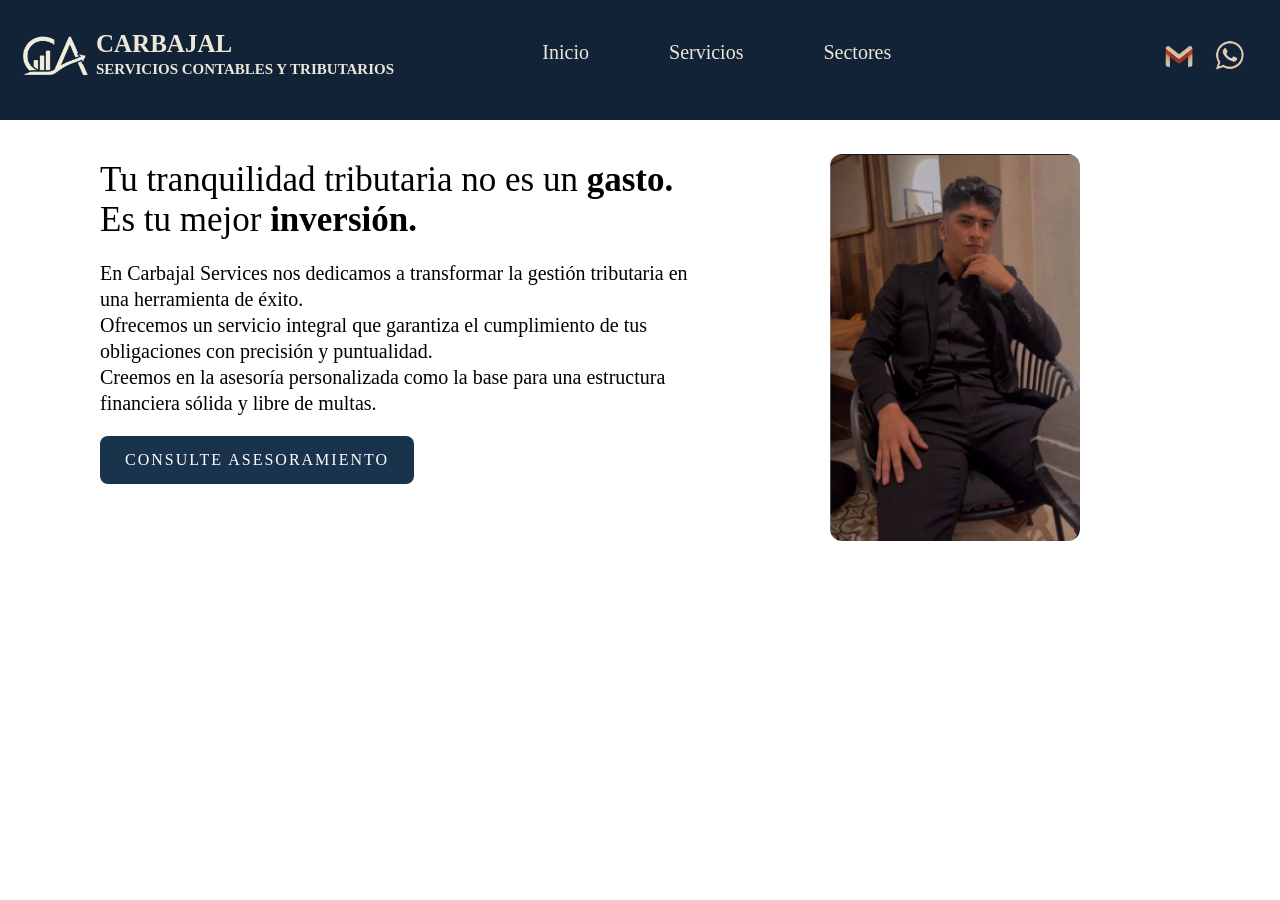
==== index.html @ 92598a75 "Contenido pag" ====
<!-- Archivo generado para el contendio de la pag de inicio, o sea, texto, imagenes para cuando las
 personas visiten el sitio por primera vez -->

<!DOCTYPE html>
<html>
  <head>
    <meta charset="utf-8" />
    <title>Carbajal & Asociados</title>
    <link href="styles/style.css" rel="stylesheet" type="text/css" />
    <link rel="preconnect" href="https://fonts.googleapis.com">
    <link rel="preconnect" href="https://fonts.gstatic.com" crossorigin>
    <link href="https://fonts.googleapis.com/css2?family=Playfair+Display:ital,wght@0,400..900;1,400..900&display=swap" rel="stylesheet">
  </head>

  <body>

    <header class="barra-superior">
      <img src="images/logo-web.png" alt="logo Carbajal" id="logo-principal"/>
      <div class="contenedor-titulos">
        <h1>CARBAJAL</h1>
        <h2 class="titulo2">SERVICIOS CONTABLES Y TRIBUTARIOS</h2>
      </div>
      <nav class="navegacion">
        <a href="#">Inicio</a>
        <a href="#servicios">Servicios</a>
        <a href="#servicios">Sectores</a>
      </nav>
      <a href="https://mail.google.com/mail/?view=cm&to=jhaircarbajalarpe@gmail.com" target="_blank">
        <img src="images/logo-gmail-contacto.png" alt="Contacto-Gmail" id="logo-gmail">
      </a>  
      <a href="https://wa.me/51967512661" target="_blank">
        <img src="images/logo-wsp-contacto.png" alt="Contacto-Whatsapp" id="logo-wsp">
      </a>        
    </header>

    <h2 class="frase-inicial">Tu tranquilidad tributaria no es un <strong>gasto.</strong> <br>
      Es tu mejor <strong>inversión.</strong></h2>
    <link rel="preconnect" href="https://fonts.googleapis.com">
    <link rel="preconnect" href="https://fonts.gstatic.com" crossorigin>
    <link href="https://fonts.googleapis.com/css2?family=Inter:ital,opsz,wght@0,14..32,100..900;1,14..32,100..900&display=swap" rel="stylesheet">
    <p id="descripcion-principal"> 
      En Carbajal Services nos dedicamos a transformar la gestión tributaria en una herramienta de éxito. <br>
      Ofrecemos un servicio integral que garantiza el cumplimiento de tus obligaciones con precisión y puntualidad. <br>
      Creemos en la asesoría personalizada como la base para una estructura financiera sólida y libre de multas. 
    </p>

    <button class="boton" id="boton-asesoria">
      CONSULTE ASESORAMIENTO
    </button>

    <img src="images/Prinki.png" alt="Foto" id="foto-presentacion">



    <script src="scripts/main.js"></script>

  </body>  
</html>
---- styles/style.css ----
html {
  background-color: #ffffff; /* Esto es para darle color al fondo de la pagina*/ 
  font-family: 'Barlow Condensed', sans-serif; /*Esto es para el tipo de letra */ 
}

.barra-superior {
    display: flex;
    align-items: flex-start;
    padding: 10px 5px 5px 0px;
    margin: 0;
    gap: 1px;
    background-color: #122338;
    width: 100%;
    padding-top: 20px;    /* ← espacio arriba del contenido */
    padding-left: 10px;   /* ← espacio a la izquierda */
    height: 120px;
}

#logo-principal {
    width: 70px;      /* ← ajusta este valor al tamaño que quieras */
    height: auto;
    margin: 0;
    flex-shrink: 0;
    margin-left: 10px;    /* ← mueve el logo a la izquierda desde el borde */
    padding-top: 13px;
}

.contenedor-titulos {
    display: flex;
    flex-direction: column;
    justify-content: center;
    text-align: left;
    margin-left: 5px;     /* ← reduce la distancia entre logo y títulos */
    color: #EBE7D9;
    flex-shrink: 0;
    flex: 1;
}

.contenedor-titulos h2 {
    padding-top: 3px;
    margin-top: 0px;
    margin-left: 0;
    font-size: 15px;
    font-family: 'Playfair-Display';
}

.contenedor-titulos h1 {
    padding-top: 10px;
    margin-top: 0px;
    margin-bottom: 0px;
    font-size: 25px;
    font-family: 'Playfair-Display';
}

.navegacion { 
    display: flex; /* ← pone los enlaces en fila horizontal */
    gap: 80px; /* ← espacio entre cada enlace */
    align-items: center; /* ← centra verticalmente los enlaces en la barra */
    align-self: center;
    position: absolute;
    left: 56%;
    transform: translateX(-50%);
    padding-bottom: 30px;
}



.navegacion a {
    color: #EBE7D9;          /* ← color del texto */
    text-decoration: none;   /* ← quita el subrayado de los enlaces */
    font-size: 20px;         /* ← tamaño del texto */
    order: 1;
    font-family: 'Playfair-Display';
}

.navegacion a:hover {
    color: #ffffff;          /* ← color al pasar el mouse por encima */
}

#logo-wsp {
    width: 30px;      /* ← ajusta este valor al tamaño que quieras */
    height: auto;
    align-self: center;
    margin-left: auto;
    margin-right: 10px;
    padding-top: 20px;
    margin-right: 30px;
}

#logo-gmail {
    width: 30px;      /* ← ajusta este valor al tamaño que quieras */
    height: auto;
    align-self: center;
    margin-right: 20px;
    padding-top: 25px;
}

p,
li {
    font-size: 25px
}


body {
    padding: 0;
    position: relative;

}

* {
    margin: 0;
    padding: 0;
    box-sizing: border-box;
}


/* Apartir de acá comienza el contenido*/ 

.frase-inicial {
    font-size: 35px;
    color: #000000;
    font-family: 'Playfair-Display';
    font-weight: normal;
    padding-left: 100px;
    padding-top: 40px;
}

#descripcion-principal {
    font-size: 20px;
    color: #000000;
    font-family: 'Playfair-Display';
    padding-left: 100px;
    padding-top: 20px;
    max-width: 700px;
    line-height: 1.3;
}

.boton {
    border: none;        /* ← quita el borde del botón */
    cursor: pointer;     /* ← muestra la manito al pasar el mouse */
    padding: 15px 25px;
    background-color: #19334C;
    border-radius: 8px;
    color: white;
    font-size: 16px;
    font-family: 'Playfair-Display';
    letter-spacing: 2px;
    margin-left: 100px;
    margin-top: 20px;
}

.boton:hover {
    background-color: #3397BC;  /* ← se oscurece al pasar el mouse */
}


#foto-presentacion {
    width: 250px; 
    display: block;
    margin-left: auto;
    margin-right: 200px;
    margin-top: -330px;
    border-radius: 12px;
}
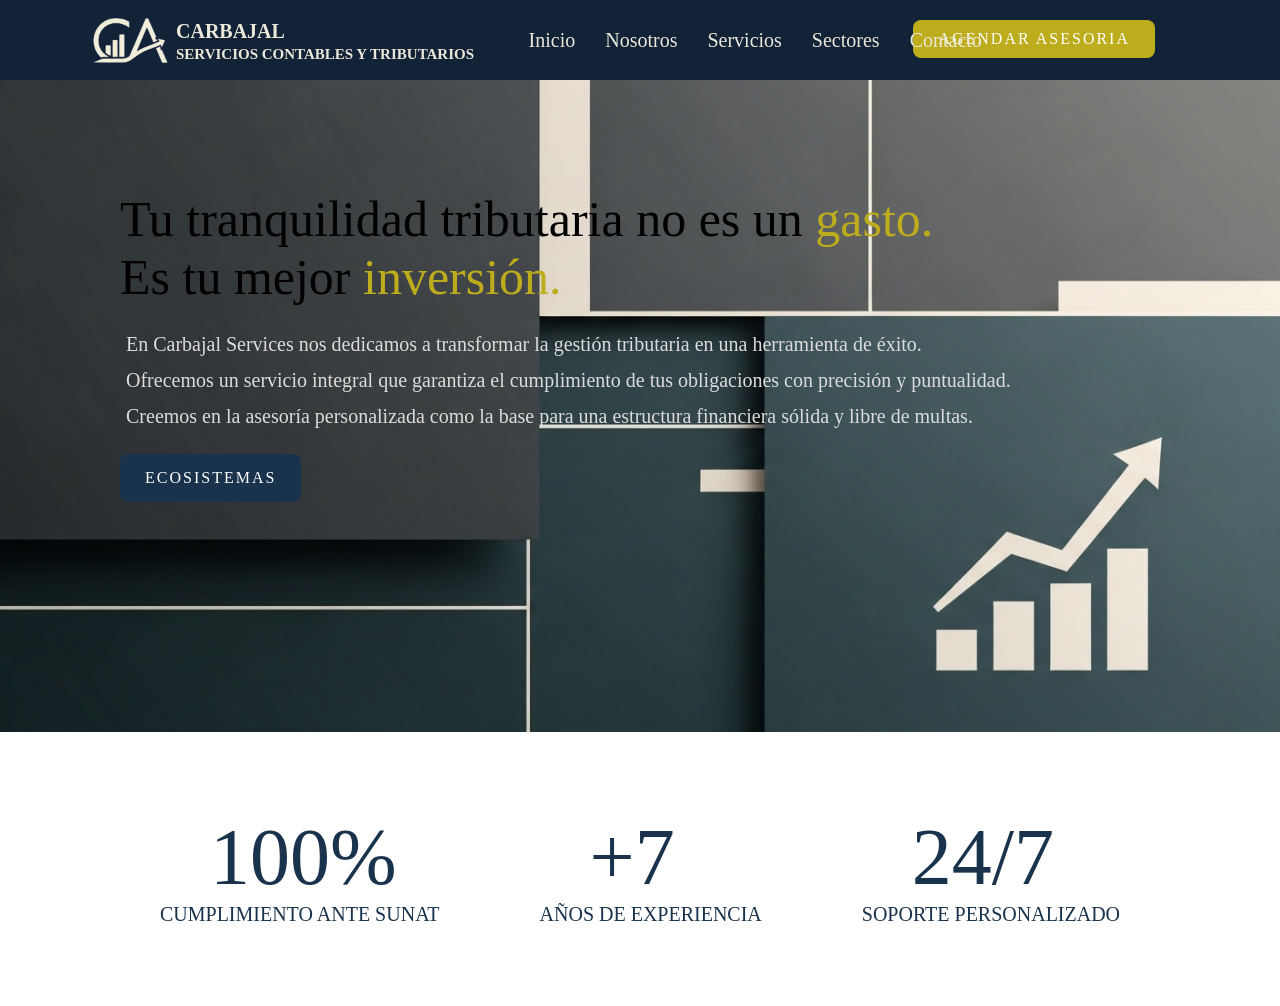
==== commit d1e65b11: "Cambio en el diseño de la pag" ====
--- a/index.html
+++ b/index.html
@@ -21,37 +21,55 @@
         <h2 class="titulo2">SERVICIOS CONTABLES Y TRIBUTARIOS</h2>
       </div>
       <nav class="navegacion">
-        <a href="#">Inicio</a>
+        <a href="#inicio">Inicio</a>
+        <a href="#nosotros">Nosotros</a>
         <a href="#servicios">Servicios</a>
-        <a href="#servicios">Sectores</a>
+        <a href="#sectores">Sectores</a>
+        <a href="#contacto">Contacto</a>
       </nav>
-      <a href="https://mail.google.com/mail/?view=cm&to=jhaircarbajalarpe@gmail.com" target="_blank">
+      <button class="boton-citas">AGENDAR ASESORIA</button>
+      <!--<a href="https://mail.google.com/mail/?view=cm&to=jhaircarbajalarpe@gmail.com" target="_blank">
         <img src="images/logo-gmail-contacto.png" alt="Contacto-Gmail" id="logo-gmail">
-      </a>  
-      <a href="https://wa.me/51967512661" target="_blank">
+      </a>-->  
+      <!--<a href="https://wa.me/51967512661" target="_blank">
         <img src="images/logo-wsp-contacto.png" alt="Contacto-Whatsapp" id="logo-wsp">
-      </a>        
+      </a>--> 
     </header>
 
-    <h2 class="frase-inicial">Tu tranquilidad tributaria no es un <strong>gasto.</strong> <br>
-      Es tu mejor <strong>inversión.</strong></h2>
+    <div class="seccion-principal">
+      <div class="contenido-texto">
+        <h2 class="frase-inicial">Tu tranquilidad tributaria no es un 
+          <span class="texto-destacado">gasto.</span> <br>
+        Es tu mejor <span class="texto-destacado">inversión.</span></h2>
+        <p id="descripcion-principal"> 
+        En Carbajal Services nos dedicamos a transformar la gestión tributaria en una herramienta de éxito. <br>
+        Ofrecemos un servicio integral que garantiza el cumplimiento de tus obligaciones con precisión y puntualidad. <br>
+        Creemos en la asesoría personalizada como la base para una estructura financiera sólida y libre de multas. 
+        </p>
+        <button class="boton" id="boton-asesoria">ECOSISTEMAS</button>
+      </div>
+    </div>
+    
+    <section class="seccion-atributos">
+      <a>
+        <span class="atributo-numero">100%</span> <br>
+        <span class="atributo-descripcion">CUMPLIMIENTO ANTE SUNAT</span>
+      </a>
+      <a>
+        <span class="atributo-numero">+7</span> <br>
+        <span class="atributo-descripcion">AÑOS DE EXPERIENCIA</span>
+      </a>
+      <a>
+        <span class="atributo-numero">24/7</span> <br>
+        <span class="atributo-descripcion">SOPORTE PERSONALIZADO</span>
+      </a>
+
+    </section> 
+
     <link rel="preconnect" href="https://fonts.googleapis.com">
     <link rel="preconnect" href="https://fonts.gstatic.com" crossorigin>
     <link href="https://fonts.googleapis.com/css2?family=Inter:ital,opsz,wght@0,14..32,100..900;1,14..32,100..900&display=swap" rel="stylesheet">
-    <p id="descripcion-principal"> 
-      En Carbajal Services nos dedicamos a transformar la gestión tributaria en una herramienta de éxito. <br>
-      Ofrecemos un servicio integral que garantiza el cumplimiento de tus obligaciones con precisión y puntualidad. <br>
-      Creemos en la asesoría personalizada como la base para una estructura financiera sólida y libre de multas. 
-    </p>
-
-    <button class="boton" id="boton-asesoria">
-      CONSULTE ASESORAMIENTO
-    </button>
-
-    <img src="images/Prinki.png" alt="Foto" id="foto-presentacion">
-
-
-
+    
     <script src="scripts/main.js"></script>
 
   </body>  
--- a/styles/style.css
+++ b/styles/style.css
@@ -12,18 +12,18 @@
     gap: 1px;
     background-color: #122338;
     width: 100%;
-    padding-top: 20px;    /* ← espacio arriba del contenido */
-    padding-left: 10px;   /* ← espacio a la izquierda */
-    height: 120px;
+    padding-top: 5px;    /* ← espacio arriba del contenido */
+    padding-left: 80px;   /* ← espacio a la izquierda */
+    height: 80px;
 }
 
 #logo-principal {
-    width: 70px;      /* ← ajusta este valor al tamaño que quieras */
+    width: 80px;      /* ← ajusta este valor al tamaño que quieras */
     height: auto;
     margin: 0;
     flex-shrink: 0;
     margin-left: 10px;    /* ← mueve el logo a la izquierda desde el borde */
-    padding-top: 13px;
+    padding-top: 9px;
 }
 
 .contenedor-titulos {
@@ -46,22 +46,23 @@
 }
 
 .contenedor-titulos h1 {
-    padding-top: 10px;
+    padding-top: 15px;
     margin-top: 0px;
     margin-bottom: 0px;
-    font-size: 25px;
+    font-size: 20px;
     font-family: 'Playfair-Display';
 }
 
 .navegacion { 
     display: flex; /* ← pone los enlaces en fila horizontal */
-    gap: 80px; /* ← espacio entre cada enlace */
+    gap: 30px; /* ← espacio entre cada enlace */
     align-items: center; /* ← centra verticalmente los enlaces en la barra */
     align-self: center;
     position: absolute;
-    left: 56%;
+    left: 59%;
     transform: translateX(-50%);
-    padding-bottom: 30px;
+    padding-top: 10px;
+    padding-bottom: 10px;
 }
 
 
@@ -78,23 +79,24 @@
     color: #ffffff;          /* ← color al pasar el mouse por encima */
 }
 
-#logo-wsp {
-    width: 30px;      /* ← ajusta este valor al tamaño que quieras */
-    height: auto;
+/*#logo-wsp {
+    /*width: 30px;      /* ← ajusta este valor al tamaño que quieras */
+    /*height: auto;
     align-self: center;
     margin-left: auto;
     margin-right: 10px;
     padding-top: 20px;
-    margin-right: 30px;
-}
-
-#logo-gmail {
-    width: 30px;      /* ← ajusta este valor al tamaño que quieras */
-    height: auto;
+    margin-right: 30px;*/
+
+
+/*#logo-gmail {
+    /*width: 30px;      /* ← ajusta este valor al tamaño que quieras */
+    /*height: auto;
     align-self: center;
     margin-right: 20px;
-    padding-top: 25px;
-}
+    padding-top: 25px;*/
+
+
 
 p,
 li {
@@ -118,22 +120,26 @@
 /* Apartir de acá comienza el contenido*/ 
 
 .frase-inicial {
-    font-size: 35px;
-    color: #000000;
+    font-size: 50px;
+    color: #000;
     font-family: 'Playfair-Display';
     font-weight: normal;
-    padding-left: 100px;
-    padding-top: 40px;
+    padding-left: 120px;
+    padding-top: 110px;
+}
+
+.texto-destacado { 
+    color: #BDAD1D;  /* ← el color que quieras */
 }
 
 #descripcion-principal {
     font-size: 20px;
-    color: #000000;
-    font-family: 'Playfair-Display';
-    padding-left: 100px;
+    color: #DCDCDC;
+    font-family: 'Playfair-Display';
+    padding-left: 126px;
     padding-top: 20px;
-    max-width: 700px;
-    line-height: 1.3;
+    line-height: 1.8;
+    /*text-shadow: 1px 1px 3px rgba(0,0,0,0.5);*/
 }
 
 .boton {
@@ -146,7 +152,7 @@
     font-size: 16px;
     font-family: 'Playfair-Display';
     letter-spacing: 2px;
-    margin-left: 100px;
+    margin-left: 120px;
     margin-top: 20px;
 }
 
@@ -154,12 +160,52 @@
     background-color: #3397BC;  /* ← se oscurece al pasar el mouse */
 }
 
-
-#foto-presentacion {
-    width: 250px; 
-    display: block;
-    margin-left: auto;
-    margin-right: 200px;
-    margin-top: -330px;
-    border-radius: 12px;
+.boton-citas {
+    border: none;        /* ← quita el borde del botón */
+    cursor: pointer;     /* ← muestra la manito al pasar el mouse */
+    font-family: 'Playfair-Display';
+    color: white;
+    font-size: 16px;
+    letter-spacing: 2px;
+    background-color: #BDAD1D;
+    border-radius: 8px;
+    margin-right: 120px;
+    margin-top: 15px;
+    padding: 10px 25px;
+}
+
+
+
+.seccion-principal {
+    display: flex;
+    align-items: center;
+    background-image: url('../images/imagen-fondo-presentacion.png');
+    background-size: cover;      /* ← cubre toda la sección */
+    background-position: center; /* ← centra la imagen */
+    background-repeat: no-repeat;/* ← no repite la imagen */
+    padding-bottom: 230px;
+}
+
+
+/*Atributos*/
+
+.seccion-atributos {
+    display: flex;
+    gap: 100px;
+    padding-top: 80px;
+    justify-content: center;
+    padding-bottom: 80px;
+}
+
+.atributo-numero {
+    font-size: 80px;
+    color: #19334C;
+    font-family: 'Playfair Display';
+    padding-left: 50px;
+}
+
+.atributo-descripcion {
+    font-size: 20px;
+    color: #19334C;
+    font-family: 'Playfair Display';
 }
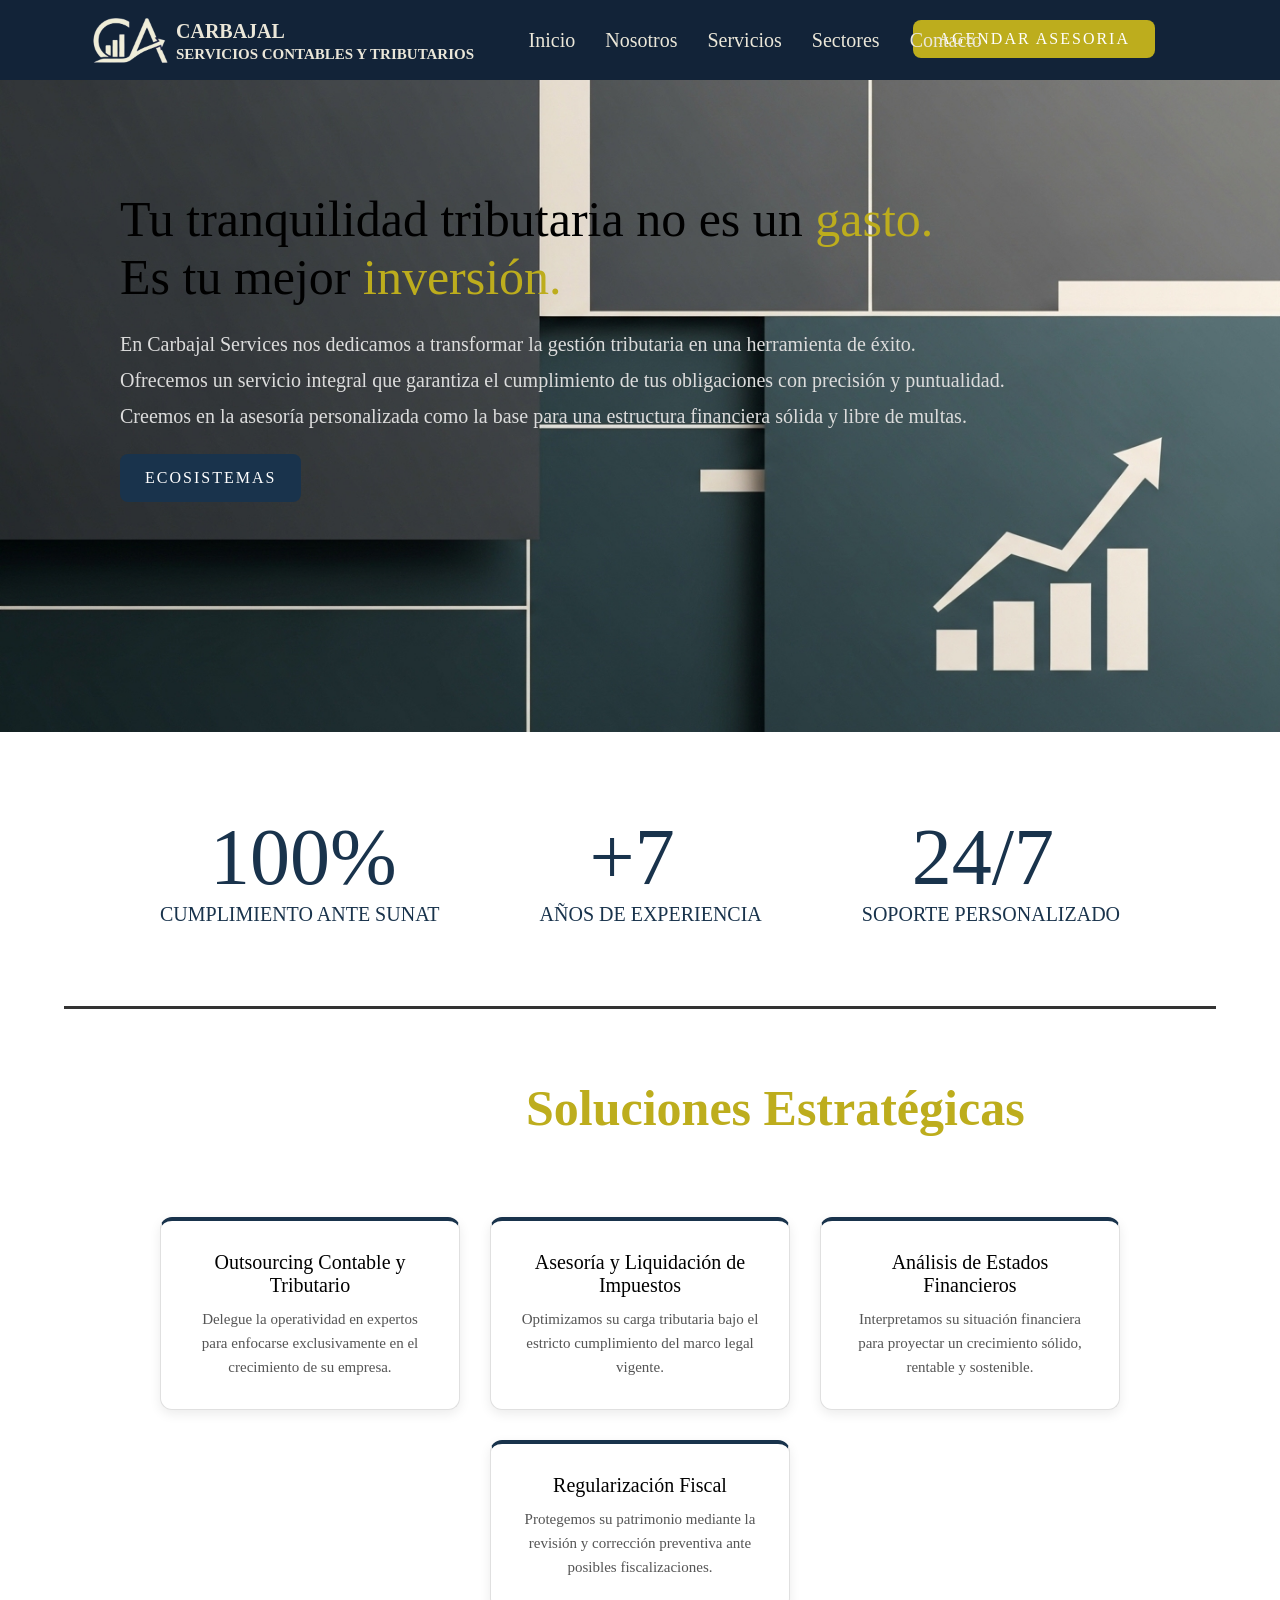
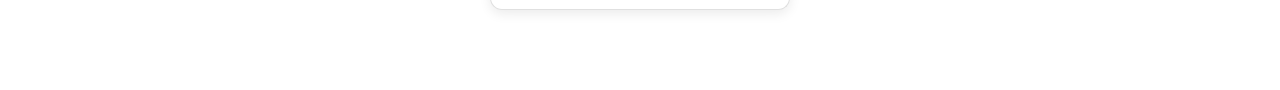
==== commit 6f628066: "Servicios generales" ====
--- a/index.html
+++ b/index.html
@@ -70,8 +70,39 @@
     <link rel="preconnect" href="https://fonts.gstatic.com" crossorigin>
     <link href="https://fonts.googleapis.com/css2?family=Inter:ital,opsz,wght@0,14..32,100..900;1,14..32,100..900&display=swap" rel="stylesheet">
     
-    <script src="scripts/main.js"></script>
+  <hr class="divisor">
 
+  <div class="nuestros-servicios">
+    <h4>Soluciones Estratégicas</h4>
+  </div>
+
+
+
+  <article class="contenedor-cuadros">
+      <a> 
+      <span class="titulo-cuadro">Outsourcing Contable y Tributario</span>
+      <span class="descripcion-cuadro">Delegue la operatividad en expertos para enfocarse exclusivamente en el crecimiento de su empresa.</span>
+      </a>
+      <a>
+      <span class="titulo-cuadro">Asesoría y Liquidación de Impuestos</span>
+      <span class="descripcion-cuadro">Optimizamos su carga tributaria bajo el estricto cumplimiento del marco legal vigente.</span>
+      </a>
+      <a>
+      <span class="titulo-cuadro">Análisis de Estados Financieros</span>
+      <span class="descripcion-cuadro">Interpretamos su situación financiera para proyectar un crecimiento sólido, rentable y sostenible.</span>
+      </a>
+      <a>
+      <span class="titulo-cuadro">Regularización Fiscal</span>
+      <span class="descripcion-cuadro">Protegemos su patrimonio mediante la revisión y corrección preventiva ante posibles fiscalizaciones.</span>
+      </a>
+  </article>
+  
+
+
+
+
+
+  <script src="scripts/main.js"></script>
   </body>  
 </html>
 
--- a/styles/style.css
+++ b/styles/style.css
@@ -136,10 +136,9 @@
     font-size: 20px;
     color: #DCDCDC;
     font-family: 'Playfair-Display';
-    padding-left: 126px;
+    padding-left: 120px;
     padding-top: 20px;
     line-height: 1.8;
-    /*text-shadow: 1px 1px 3px rgba(0,0,0,0.5);*/
 }
 
 .boton {
@@ -208,4 +207,71 @@
     font-size: 20px;
     color: #19334C;
     font-family: 'Playfair Display';
-}+}
+
+
+/*SEPARADOR*/ 
+.divisor {
+    border: none;
+    height: 3px;
+    background-color: #333;
+    width: 90%;
+    margin: 0 auto;
+    margin-bottom: 20px;
+}
+
+/*Relleno*/
+
+.contenedor-cuadros {
+    display: flex;
+    gap: 30px;
+    padding-top: 80px;
+    justify-content: center;
+    padding-bottom: 80px;
+    flex-wrap: wrap;
+    font-family: 'Playfair Display';
+}
+
+.contenedor-cuadros a {
+    background-color: #ffffff;
+    border: 1px solid #e0e0e0;
+    border-radius: 12px;
+    padding: 30px;
+    width: 300px;             /* ← ancho fijo para cada cuadro */
+    text-decoration: none;
+    box-shadow: 0 4px 12px rgba(0,0,0,0.08);
+    transition: transform 0.2s;
+    border-top: 4px solid #19334C;
+    text-align: center;
+}
+
+.contenedor-cuadros a:hover {
+    transform: translateY(-5px);
+    box-shadow: 0 8px 20px rgba(0,0,0,0.15);
+}
+
+.titulo-cuadro {
+    color: #000;
+    font-size: 20px;
+    display: block;
+    margin-bottom: 10px;
+
+}
+
+.descripcion-cuadro {
+    display: block;
+    font-size: 15px;
+    color: #555;            /* ← gris para diferenciarla del título */
+    font-family: 'Playfair Display';
+    line-height: 1.6;       /* ← más espacio entre líneas, más legible */
+}
+
+.nuestros-servicios {
+    font-size: 50px;
+    color: #BDAD1D;
+    font-family: 'Playfair-Display';
+    font-weight: normal;
+    padding-left: 526px;
+    padding-top: 50px;
+    /*word-spacing: 15px;*/
+}
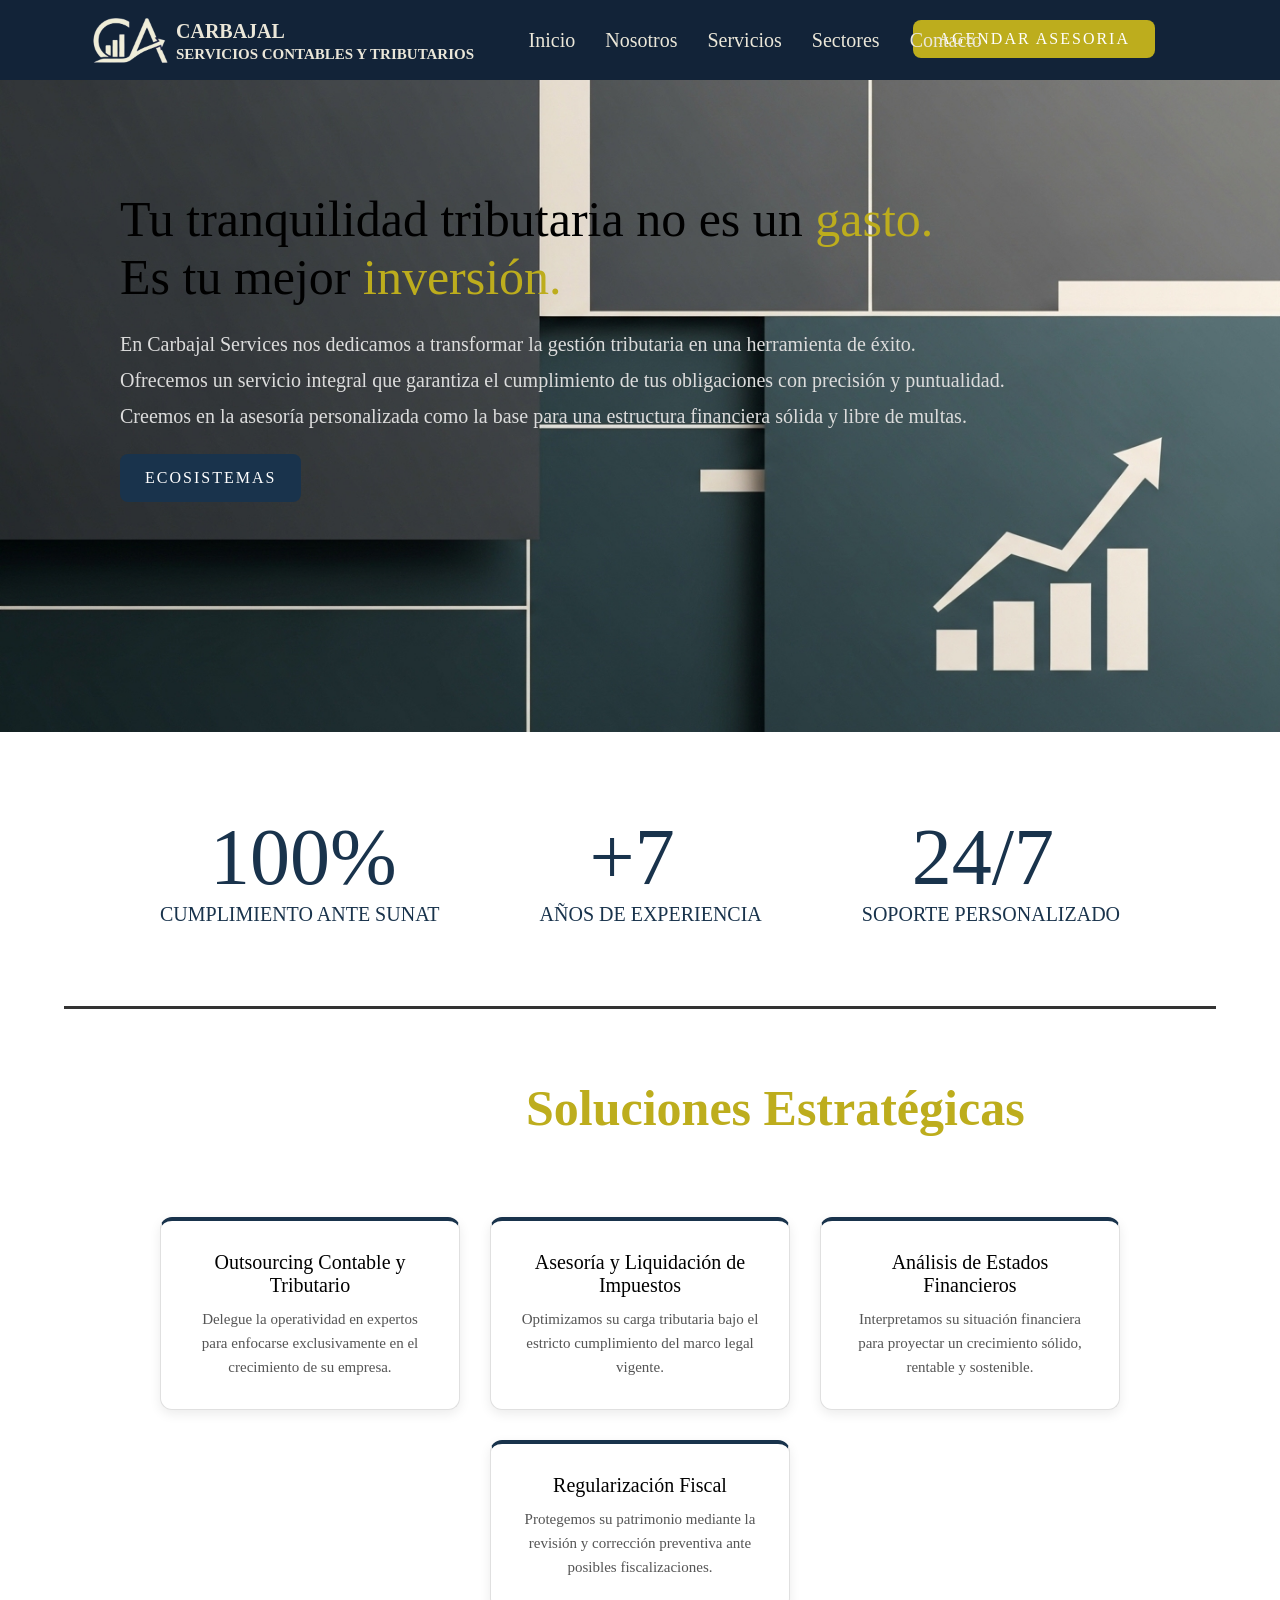
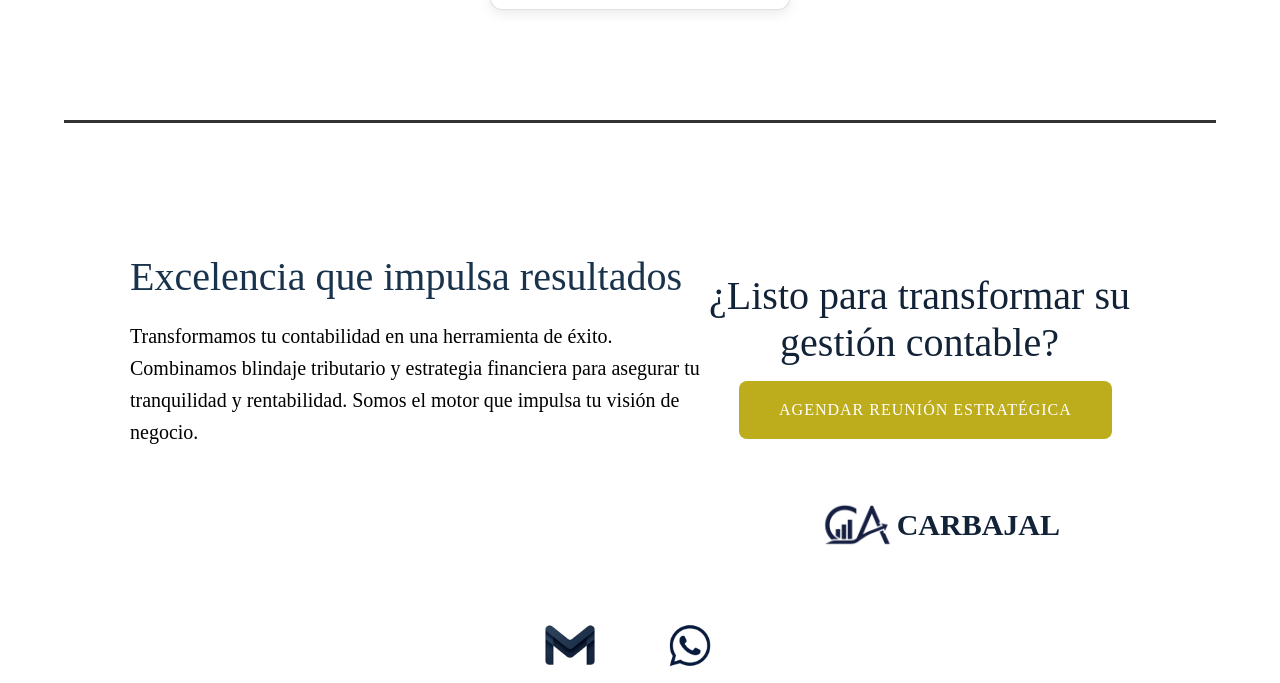
==== commit 296dba43: "Pre-final  Home" ====
--- a/index.html
+++ b/index.html
@@ -28,12 +28,6 @@
         <a href="#contacto">Contacto</a>
       </nav>
       <button class="boton-citas">AGENDAR ASESORIA</button>
-      <!--<a href="https://mail.google.com/mail/?view=cm&to=jhaircarbajalarpe@gmail.com" target="_blank">
-        <img src="images/logo-gmail-contacto.png" alt="Contacto-Gmail" id="logo-gmail">
-      </a>-->  
-      <!--<a href="https://wa.me/51967512661" target="_blank">
-        <img src="images/logo-wsp-contacto.png" alt="Contacto-Whatsapp" id="logo-wsp">
-      </a>--> 
     </header>
 
     <div class="seccion-principal">
@@ -70,15 +64,15 @@
     <link rel="preconnect" href="https://fonts.gstatic.com" crossorigin>
     <link href="https://fonts.googleapis.com/css2?family=Inter:ital,opsz,wght@0,14..32,100..900;1,14..32,100..900&display=swap" rel="stylesheet">
     
-  <hr class="divisor">
+    <hr class="divisor-1">
 
-  <div class="nuestros-servicios">
-    <h4>Soluciones Estratégicas</h4>
-  </div>
+    <div class="nuestros-servicios">
+      <h3>Soluciones Estratégicas</h3>
+    </div>
 
 
 
-  <article class="contenedor-cuadros">
+    <article class="contenedor-cuadros">
       <a> 
       <span class="titulo-cuadro">Outsourcing Contable y Tributario</span>
       <span class="descripcion-cuadro">Delegue la operatividad en expertos para enfocarse exclusivamente en el crecimiento de su empresa.</span>
@@ -95,14 +89,40 @@
       <span class="titulo-cuadro">Regularización Fiscal</span>
       <span class="descripcion-cuadro">Protegemos su patrimonio mediante la revisión y corrección preventiva ante posibles fiscalizaciones.</span>
       </a>
-  </article>
-  
+    </article>
 
+    <hr class="divisor-2">
 
+    <div class="seccion-diferencial">
+      <div class="diferencial-texto">
+        <h4 class="frase-diferencial">Excelencia que impulsa resultados</h4>
+        <p id="descripcion-diferencial">Transformamos tu contabilidad en una herramienta de éxito. Combinamos blindaje tributario y estrategia financiera para asegurar tu tranquilidad y rentabilidad. Somos el motor que impulsa tu visión de negocio.</p>
+      </div>
+      <div class="q-dif">
+      <h4 id="pregunta-dif">¿Listo para transformar su <br>
+        gestión contable?</h4>
+      <button class="boton-agendar">AGENDAR REUNIÓN ESTRATÉGICA</button>
+      </div>
+    </div>
 
+    
+    <div class="final-home">
+      <img src="images/logo-finalpag.png" alt="logo-finalpag" class="logo-finalpag">
+      <div>
+        <h4 class="titulofinal-home">CARBAJAL</h4>
+      </div>
+    </div>
 
+    <div class="email-wsp">
+      <a href="https://mail.google.com/mail/?view=cm&to=jhaircarbajalarpe@gmail.com" target="_blank">
+        <img src="images/logo-gmail.png" alt="Contacto-Gmail" id="logo-gmail">
+      </a>  
+      <a href="https://wa.me/51967512661" target="_blank">
+        <img src="images/logo-wsp.png" alt="Contacto-Whatsapp" id="logo-wsp">
+      </a>
+    </div>
 
-  <script src="scripts/main.js"></script>
+    <script src="scripts/main.js"></script>
   </body>  
 </html>
 
--- a/styles/style.css
+++ b/styles/style.css
@@ -79,23 +79,6 @@
     color: #ffffff;          /* ← color al pasar el mouse por encima */
 }
 
-/*#logo-wsp {
-    /*width: 30px;      /* ← ajusta este valor al tamaño que quieras */
-    /*height: auto;
-    align-self: center;
-    margin-left: auto;
-    margin-right: 10px;
-    padding-top: 20px;
-    margin-right: 30px;*/
-
-
-/*#logo-gmail {
-    /*width: 30px;      /* ← ajusta este valor al tamaño que quieras */
-    /*height: auto;
-    align-self: center;
-    margin-right: 20px;
-    padding-top: 25px;*/
-
 
 
 p,
@@ -211,7 +194,7 @@
 
 
 /*SEPARADOR*/ 
-.divisor {
+.divisor-1 {
     border: none;
     height: 3px;
     background-color: #333;
@@ -266,12 +249,139 @@
     line-height: 1.6;       /* ← más espacio entre líneas, más legible */
 }
 
-.nuestros-servicios {
+.nuestros-servicios h3 {
     font-size: 50px;
     color: #BDAD1D;
     font-family: 'Playfair-Display';
-    font-weight: normal;
+    font-weight: 700;
     padding-left: 526px;
     padding-top: 50px;
     /*word-spacing: 15px;*/
 }
+
+/*SEPARADOR*/ 
+.divisor-2 {
+    border: none;
+    height: 3px;
+    background-color: #333;
+    width: 90%;
+    margin: 0 auto;
+    margin-bottom: 80px;
+    margin-top: 30px;
+}
+
+
+/*diferencial*/
+.frase-diferencial {
+    font-size: 40px;
+    color: #19334C;
+    font-family: 'Playfair-Display';
+    font-weight: normal;
+    padding-top: 30px;
+    font-weight: 500;
+}
+
+#descripcion-diferencial {
+    font-size: 20px;
+    color: #000;
+    font-family: 'Playfair-Display';
+    padding-top: 20px;
+    line-height: 1.6;
+    max-width: 660px;
+    margin-bottom: 100px;
+}
+
+.seccion-diferencial {
+    display: flex;              /* ← cambia block por flex */
+    justify-content: space-between;  /* ← separa los elementos */
+    align-items: center;        /* ← centra verticalmente */
+    padding: 80px 50px;
+}
+
+.diferencial-texto {
+    flex: 1;
+    margin-left: 80px;
+    margin-top: -60px;
+}
+
+#pregunta-dif {
+    display: flex;
+    flex-direction: column;   /* ← pregunta y botón uno debajo del otro */
+    align-items: flex-end;    /* ← alinea todo a la derecha */
+    gap: 30px;
+    margin-right: 100px;
+    margin-top: -120px;    
+    font-size: 40px;
+    color: #122338;
+    font-family: 'Playfair-Display';
+    text-align: center;
+    font-weight: normal;
+}
+
+.boton-agendar {
+    border: none;        /* ← quita el borde del botón */
+    cursor: pointer;     /* ← muestra la manito al pasar el mouse */
+    font-family: 'Playfair-Display';
+    color: white;
+    font-size: 16px;
+    letter-spacing: 1px;
+    background-color: #BDAD1D;
+    border-radius: 8px;
+    margin-left: 30px;
+    margin-top: 15px;
+    padding: 20px 40px;
+}
+
+
+/*parte final-Home*/
+.final-home {
+    display: flex;
+    align-items: center;
+    flex-direction: row;
+    color: #122338;
+    padding-right: 220px;
+    justify-content: flex-end;
+    margin-top: -150px;
+}
+
+.logo-finalpag {
+    width: 80px;      /* ← ajusta este valor al tamaño que quieras */
+    height: auto;
+    margin: 0;
+    flex-shrink: 0;
+    padding-top: 9px;
+}
+
+.titulofinal-home {
+    font-family: 'Playfair-Display';
+    margin-top: 30px;
+    font-size: 30px;
+    margin-bottom: 20px;
+}
+
+/*email-wsp*/
+.email-wsp {
+    display: flex;
+    flex-direction: row;
+    justify-content: center;
+    margin-top: 50px;
+}
+
+#logo-wsp {
+    width: 120px;      /* ← ajusta este valor al tamaño que quieras */
+    margin-right: 20px;
+    /*height: auto;
+    align-self: center;
+    margin-left: auto;
+
+    padding-top: 20px;
+    margin-right: 30px;*/
+}
+
+#logo-gmail {
+    width: 120px;      /* ← ajusta este valor al tamaño que quieras */
+    /*height: auto;
+    align-self: center;
+    margin-right: 20px;
+    padding-top: 25px;*/
+}
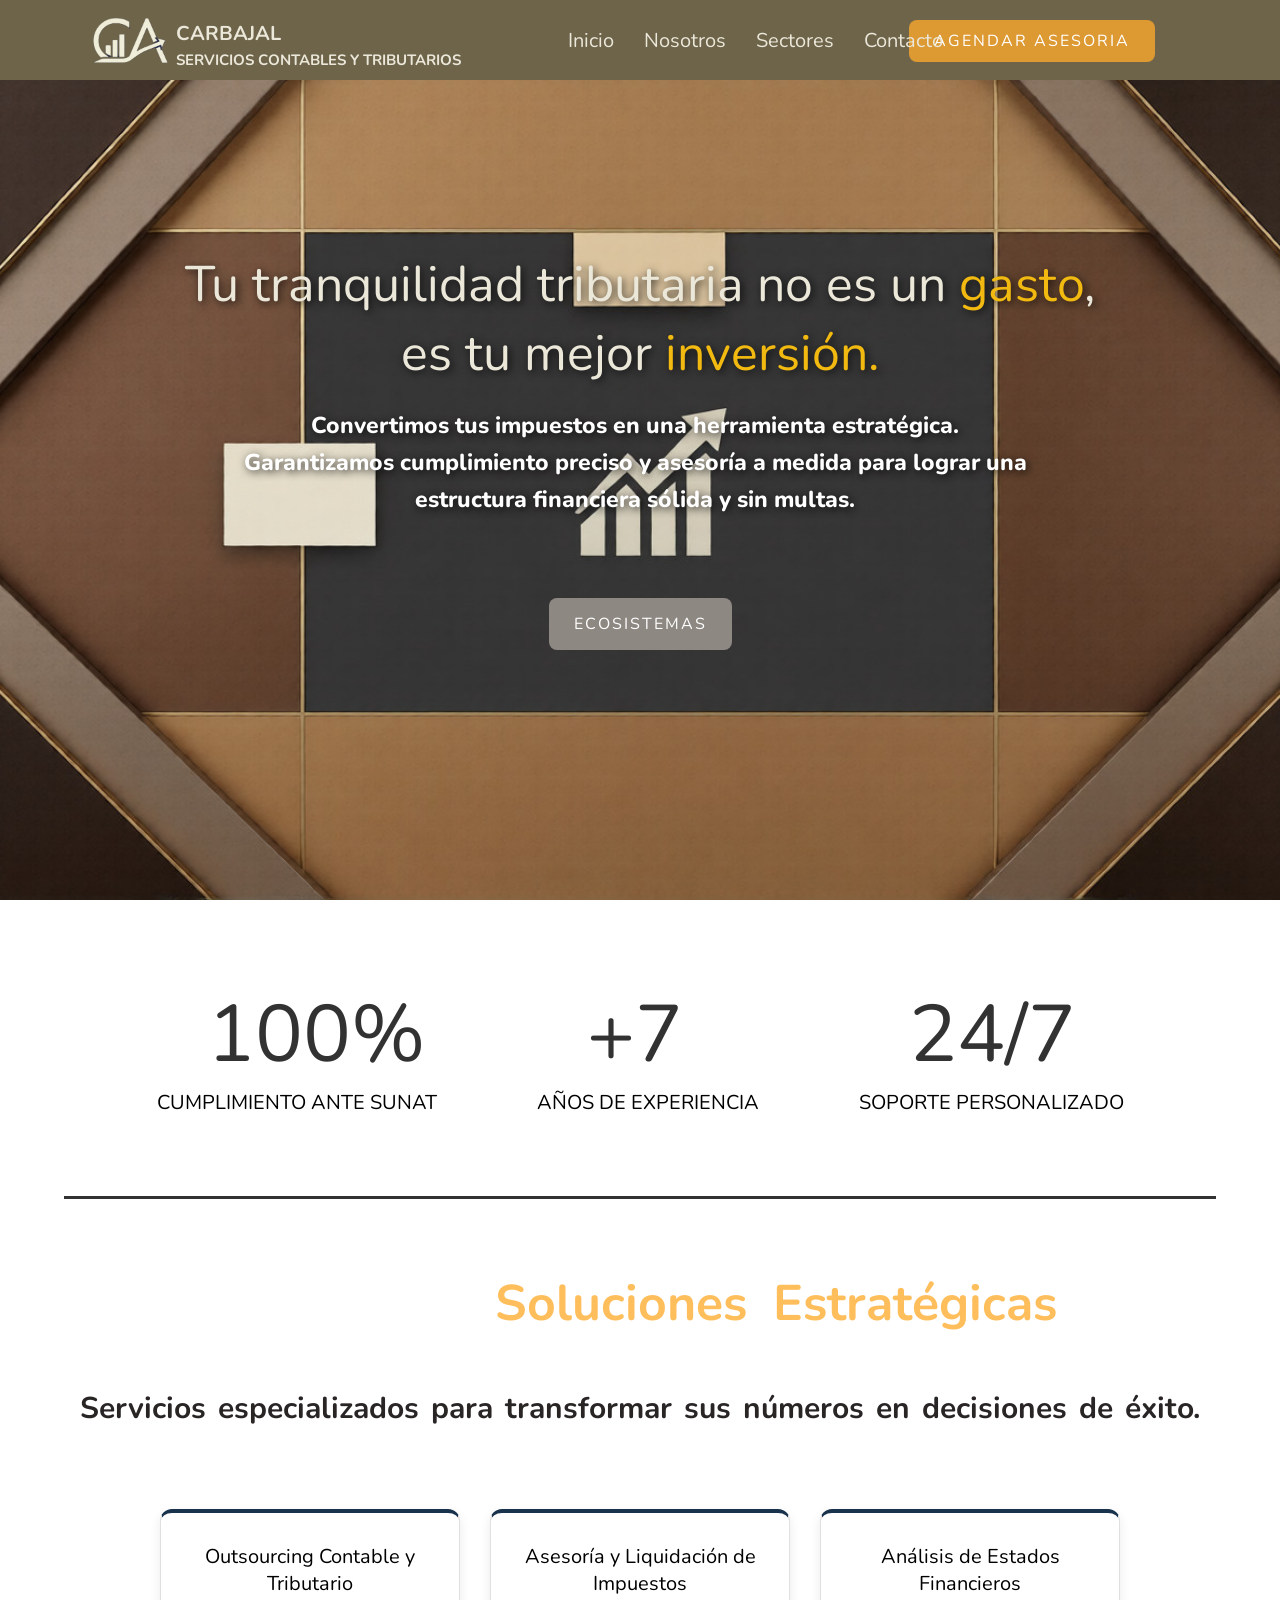
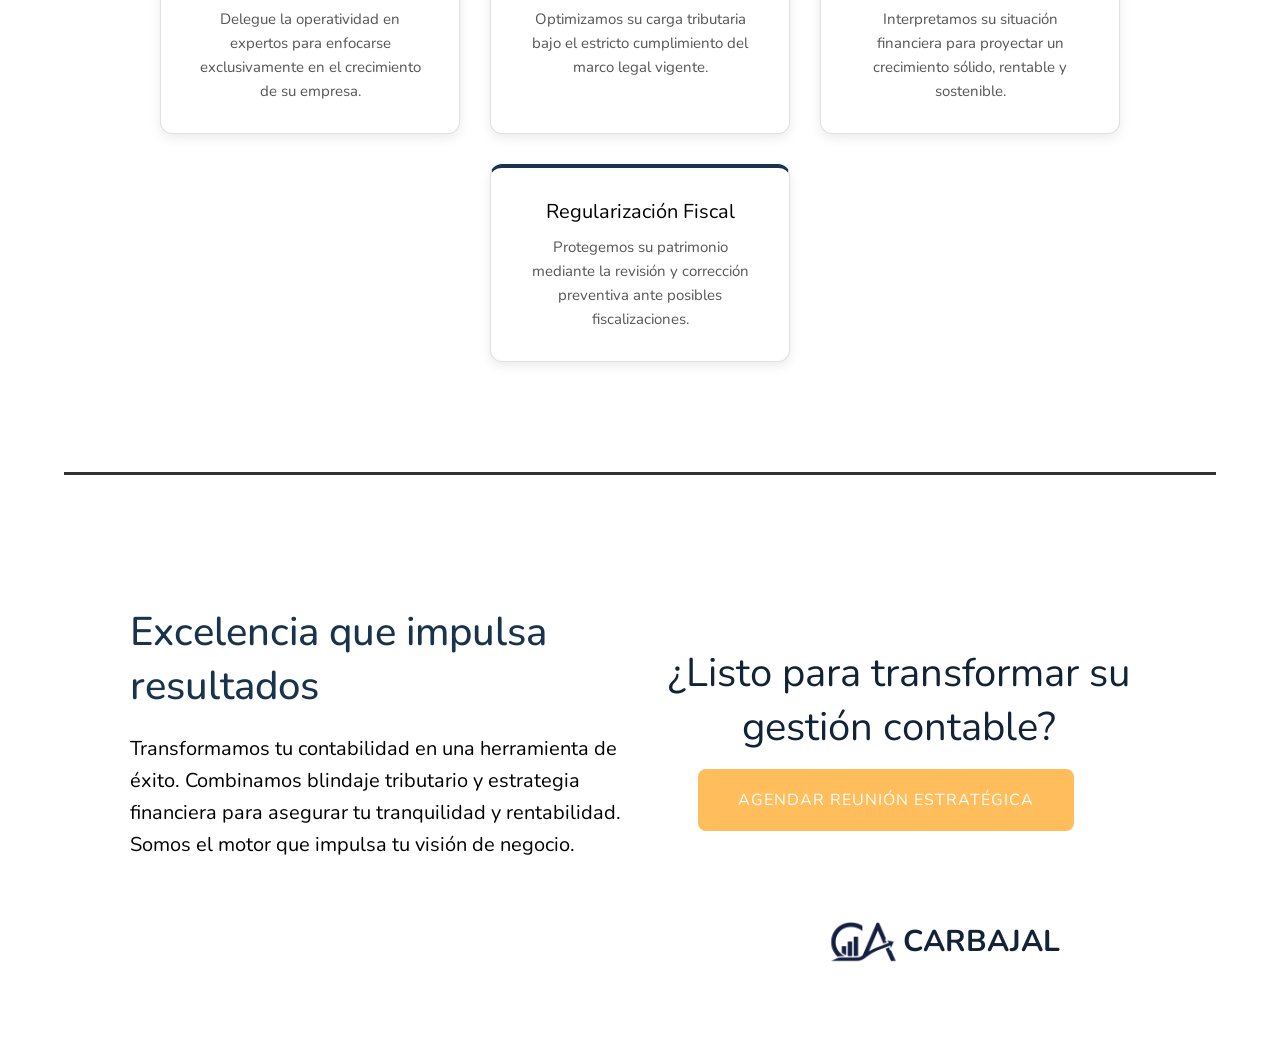
==== commit 075aa2e7: "Actualización pag" ====
--- a/index.html
+++ b/index.html
@@ -23,22 +23,18 @@
       <nav class="navegacion">
         <a href="#inicio">Inicio</a>
         <a href="#nosotros">Nosotros</a>
-        <a href="#servicios">Servicios</a>
         <a href="#sectores">Sectores</a>
         <a href="#contacto">Contacto</a>
       </nav>
-      <button class="boton-citas">AGENDAR ASESORIA</button>
+      <button class="boton-citas" id="btn-citas">AGENDAR ASESORIA</button>
     </header>
 
     <div class="seccion-principal">
       <div class="contenido-texto">
-        <h2 class="frase-inicial">Tu tranquilidad tributaria no es un 
-          <span class="texto-destacado">gasto.</span> <br>
-        Es tu mejor <span class="texto-destacado">inversión.</span></h2>
+        <h2 class="frase-inicial">Tu tranquilidad tributaria no es un <span class="texto-destacado">gasto</span>, <br>
+        es tu mejor <span class="texto-destacado">inversión.</span></h2>
         <p id="descripcion-principal"> 
-        En Carbajal Services nos dedicamos a transformar la gestión tributaria en una herramienta de éxito. <br>
-        Ofrecemos un servicio integral que garantiza el cumplimiento de tus obligaciones con precisión y puntualidad. <br>
-        Creemos en la asesoría personalizada como la base para una estructura financiera sólida y libre de multas. 
+          Convertimos tus impuestos en una herramienta estratégica. Garantizamos cumplimiento preciso y asesoría a medida para lograr una estructura financiera sólida y sin multas.
         </p>
         <button class="boton" id="boton-asesoria">ECOSISTEMAS</button>
       </div>
@@ -62,12 +58,13 @@
 
     <link rel="preconnect" href="https://fonts.googleapis.com">
     <link rel="preconnect" href="https://fonts.gstatic.com" crossorigin>
-    <link href="https://fonts.googleapis.com/css2?family=Inter:ital,opsz,wght@0,14..32,100..900;1,14..32,100..900&display=swap" rel="stylesheet">
+    <link href="https://fonts.googleapis.com/css2?family=Nunito:ital,wght@0,200..1000;1,200..1000&display=swap" rel="stylesheet">
     
     <hr class="divisor-1">
 
     <div class="nuestros-servicios">
       <h3>Soluciones Estratégicas</h3>
+      <p class="desc-SE">Servicios especializados para transformar sus números en decisiones de éxito.</p>
     </div>
 
 
@@ -101,7 +98,7 @@
       <div class="q-dif">
       <h4 id="pregunta-dif">¿Listo para transformar su <br>
         gestión contable?</h4>
-      <button class="boton-agendar">AGENDAR REUNIÓN ESTRATÉGICA</button>
+      <button class="boton-agendar" id="btn-agendar">AGENDAR REUNIÓN ESTRATÉGICA</button>
       </div>
     </div>
 
@@ -113,15 +110,6 @@
       </div>
     </div>
 
-    <div class="email-wsp">
-      <a href="https://mail.google.com/mail/?view=cm&to=jhaircarbajalarpe@gmail.com" target="_blank">
-        <img src="images/logo-gmail.png" alt="Contacto-Gmail" id="logo-gmail">
-      </a>  
-      <a href="https://wa.me/51967512661" target="_blank">
-        <img src="images/logo-wsp.png" alt="Contacto-Whatsapp" id="logo-wsp">
-      </a>
-    </div>
-
     <script src="scripts/main.js"></script>
   </body>  
 </html>
--- a/styles/style.css
+++ b/styles/style.css
@@ -10,7 +10,7 @@
     padding: 10px 5px 5px 0px;
     margin: 0;
     gap: 1px;
-    background-color: #122338;
+    background-color: #6D644A;
     width: 100%;
     padding-top: 5px;    /* ← espacio arriba del contenido */
     padding-left: 80px;   /* ← espacio a la izquierda */
@@ -42,7 +42,7 @@
     margin-top: 0px;
     margin-left: 0;
     font-size: 15px;
-    font-family: 'Playfair-Display';
+    font-family: 'Nunito';
 }
 
 .contenedor-titulos h1 {
@@ -50,7 +50,7 @@
     margin-top: 0px;
     margin-bottom: 0px;
     font-size: 20px;
-    font-family: 'Playfair-Display';
+    font-family: 'Nunito';
 }
 
 .navegacion { 
@@ -72,7 +72,7 @@
     text-decoration: none;   /* ← quita el subrayado de los enlaces */
     font-size: 20px;         /* ← tamaño del texto */
     order: 1;
-    font-family: 'Playfair-Display';
+    font-family: 'Nunito';
 }
 
 .navegacion a:hover {
@@ -104,52 +104,62 @@
 
 .frase-inicial {
     font-size: 50px;
-    color: #000;
-    font-family: 'Playfair-Display';
+    color: #EBE7D9;
+    font-family: 'Nunito';
     font-weight: normal;
-    padding-left: 120px;
-    padding-top: 110px;
+    padding-top: 0px;
+    text-shadow: 2px 2px 8px rgba(0, 0, 0, 0.8);  /* ← así es correcto */
+    text-align: center;
+    margin-top: 50px;
 }
 
 .texto-destacado { 
-    color: #BDAD1D;  /* ← el color que quieras */
+    color: #F2BA11;  /* ← el color que quieras */
+    text-shadow: 2px 2px 8px rgba(0, 0, 0, 0.8);  /* ← así es correcto */
 }
 
 #descripcion-principal {
-    font-size: 20px;
-    color: #DCDCDC;
-    font-family: 'Playfair-Display';
-    padding-left: 120px;
+    font-size: 23px;
+    color: #ffffff;
+    font-family: 'Nunito';
     padding-top: 20px;
-    line-height: 1.8;
+    line-height: 1.6;
+    max-width: 800px;
+    font-weight: 600;
+    text-shadow: 2px 2px 8px rgba(0, 0, 0, 0.8);  /* ← así es correcto */
+    text-align: center;
+    font-weight: 800;
+    margin-left: 50px;
 }
 
 .boton {
     border: none;        /* ← quita el borde del botón */
     cursor: pointer;     /* ← muestra la manito al pasar el mouse */
     padding: 15px 25px;
-    background-color: #19334C;
+    background-color: #8D8881;
     border-radius: 8px;
     color: white;
     font-size: 16px;
-    font-family: 'Playfair-Display';
+    font-family: 'Nunito';
     letter-spacing: 2px;
-    margin-left: 120px;
-    margin-top: 20px;
+    margin-top: 80px;
+    display: block;
+    margin: 0 auto;
+    margin-top: 80px;
 }
 
 .boton:hover {
-    background-color: #3397BC;  /* ← se oscurece al pasar el mouse */
+    background-color: #724502;  /* ← se oscurece al pasar el mouse */
 }
 
 .boton-citas {
     border: none;        /* ← quita el borde del botón */
     cursor: pointer;     /* ← muestra la manito al pasar el mouse */
-    font-family: 'Playfair-Display';
+    font-family: 'Nunito';
     color: white;
     font-size: 16px;
     letter-spacing: 2px;
-    background-color: #BDAD1D;
+    background-color: #ffaa2bc4;
     border-radius: 8px;
     margin-right: 120px;
     margin-top: 15px;
@@ -160,12 +170,20 @@
 
 .seccion-principal {
     display: flex;
-    align-items: center;
-    background-image: url('../images/imagen-fondo-presentacion.png');
+    align-items: flex-start;
+    background-image: url('../images/imagen-fondo.jpg');
     background-size: cover;      /* ← cubre toda la sección */
     background-position: center; /* ← centra la imagen */
     background-repeat: no-repeat;/* ← no repite la imagen */
-    padding-bottom: 230px;
+    padding-bottom: 250px;
+    flex-direction: column;
+    justify-content: center;
+}
+
+.contenido-texto { 
+    max-width: 1000px;       /* ← ancho máximo del contenido */
+    margin: 0 auto;         /* ← centra el contenedor */
+    padding-top: 120px;
 }
 
 
@@ -181,15 +199,15 @@
 
 .atributo-numero {
     font-size: 80px;
-    color: #19334C;
-    font-family: 'Playfair Display';
+    color: #000000cd;
+    font-family: 'Nunito';
     padding-left: 50px;
 }
 
 .atributo-descripcion {
     font-size: 20px;
-    color: #19334C;
-    font-family: 'Playfair Display';
+    color: #000;
+    font-family: 'Nunito';
 }
 
 
@@ -212,7 +230,7 @@
     justify-content: center;
     padding-bottom: 80px;
     flex-wrap: wrap;
-    font-family: 'Playfair Display';
+    font-family: 'Nunito';
 }
 
 .contenedor-cuadros a {
@@ -245,18 +263,29 @@
     display: block;
     font-size: 15px;
     color: #555;            /* ← gris para diferenciarla del título */
-    font-family: 'Playfair Display';
+    font-family: 'Nunito';
     line-height: 1.6;       /* ← más espacio entre líneas, más legible */
 }
 
 .nuestros-servicios h3 {
     font-size: 50px;
-    color: #BDAD1D;
-    font-family: 'Playfair-Display';
+    color: #ffaa2bc4;
+    font-family: 'Nunito';
     font-weight: 700;
-    padding-left: 526px;
+    padding-left: 495px;
     padding-top: 50px;
+    word-spacing: 12px;
     /*word-spacing: 15px;*/
+}
+
+.desc-SE {
+    font-size: 30px;
+    color: #292525;
+    font-family: 'Nunito';
+    font-weight: 700;
+    padding-top: 50px;
+    word-spacing: 4px;
+    text-align: center;
 }
 
 /*SEPARADOR*/ 
@@ -275,7 +304,7 @@
 .frase-diferencial {
     font-size: 40px;
     color: #19334C;
-    font-family: 'Playfair-Display';
+    font-family: 'Nunito';
     font-weight: normal;
     padding-top: 30px;
     font-weight: 500;
@@ -284,7 +313,7 @@
 #descripcion-diferencial {
     font-size: 20px;
     color: #000;
-    font-family: 'Playfair-Display';
+    font-family: 'Nunito';
     padding-top: 20px;
     line-height: 1.6;
     max-width: 660px;
@@ -313,7 +342,7 @@
     margin-top: -120px;    
     font-size: 40px;
     color: #122338;
-    font-family: 'Playfair-Display';
+    font-family: 'Nunito';
     text-align: center;
     font-weight: normal;
 }
@@ -321,11 +350,11 @@
 .boton-agendar {
     border: none;        /* ← quita el borde del botón */
     cursor: pointer;     /* ← muestra la manito al pasar el mouse */
-    font-family: 'Playfair-Display';
+    font-family: 'Nunito';
     color: white;
     font-size: 16px;
     letter-spacing: 1px;
-    background-color: #BDAD1D;
+    background-color: #ffaa2bc4;
     border-radius: 8px;
     margin-left: 30px;
     margin-top: 15px;
@@ -353,35 +382,8 @@
 }
 
 .titulofinal-home {
-    font-family: 'Playfair-Display';
+    font-family: 'Nunito';
     margin-top: 30px;
     font-size: 30px;
     margin-bottom: 20px;
 }
-
-/*email-wsp*/
-.email-wsp {
-    display: flex;
-    flex-direction: row;
-    justify-content: center;
-    margin-top: 50px;
-}
-
-#logo-wsp {
-    width: 120px;      /* ← ajusta este valor al tamaño que quieras */
-    margin-right: 20px;
-    /*height: auto;
-    align-self: center;
-    margin-left: auto;
-
-    padding-top: 20px;
-    margin-right: 30px;*/
-}
-
-#logo-gmail {
-    width: 120px;      /* ← ajusta este valor al tamaño que quieras */
-    /*height: auto;
-    align-self: center;
-    margin-right: 20px;
-    padding-top: 25px;*/
-}
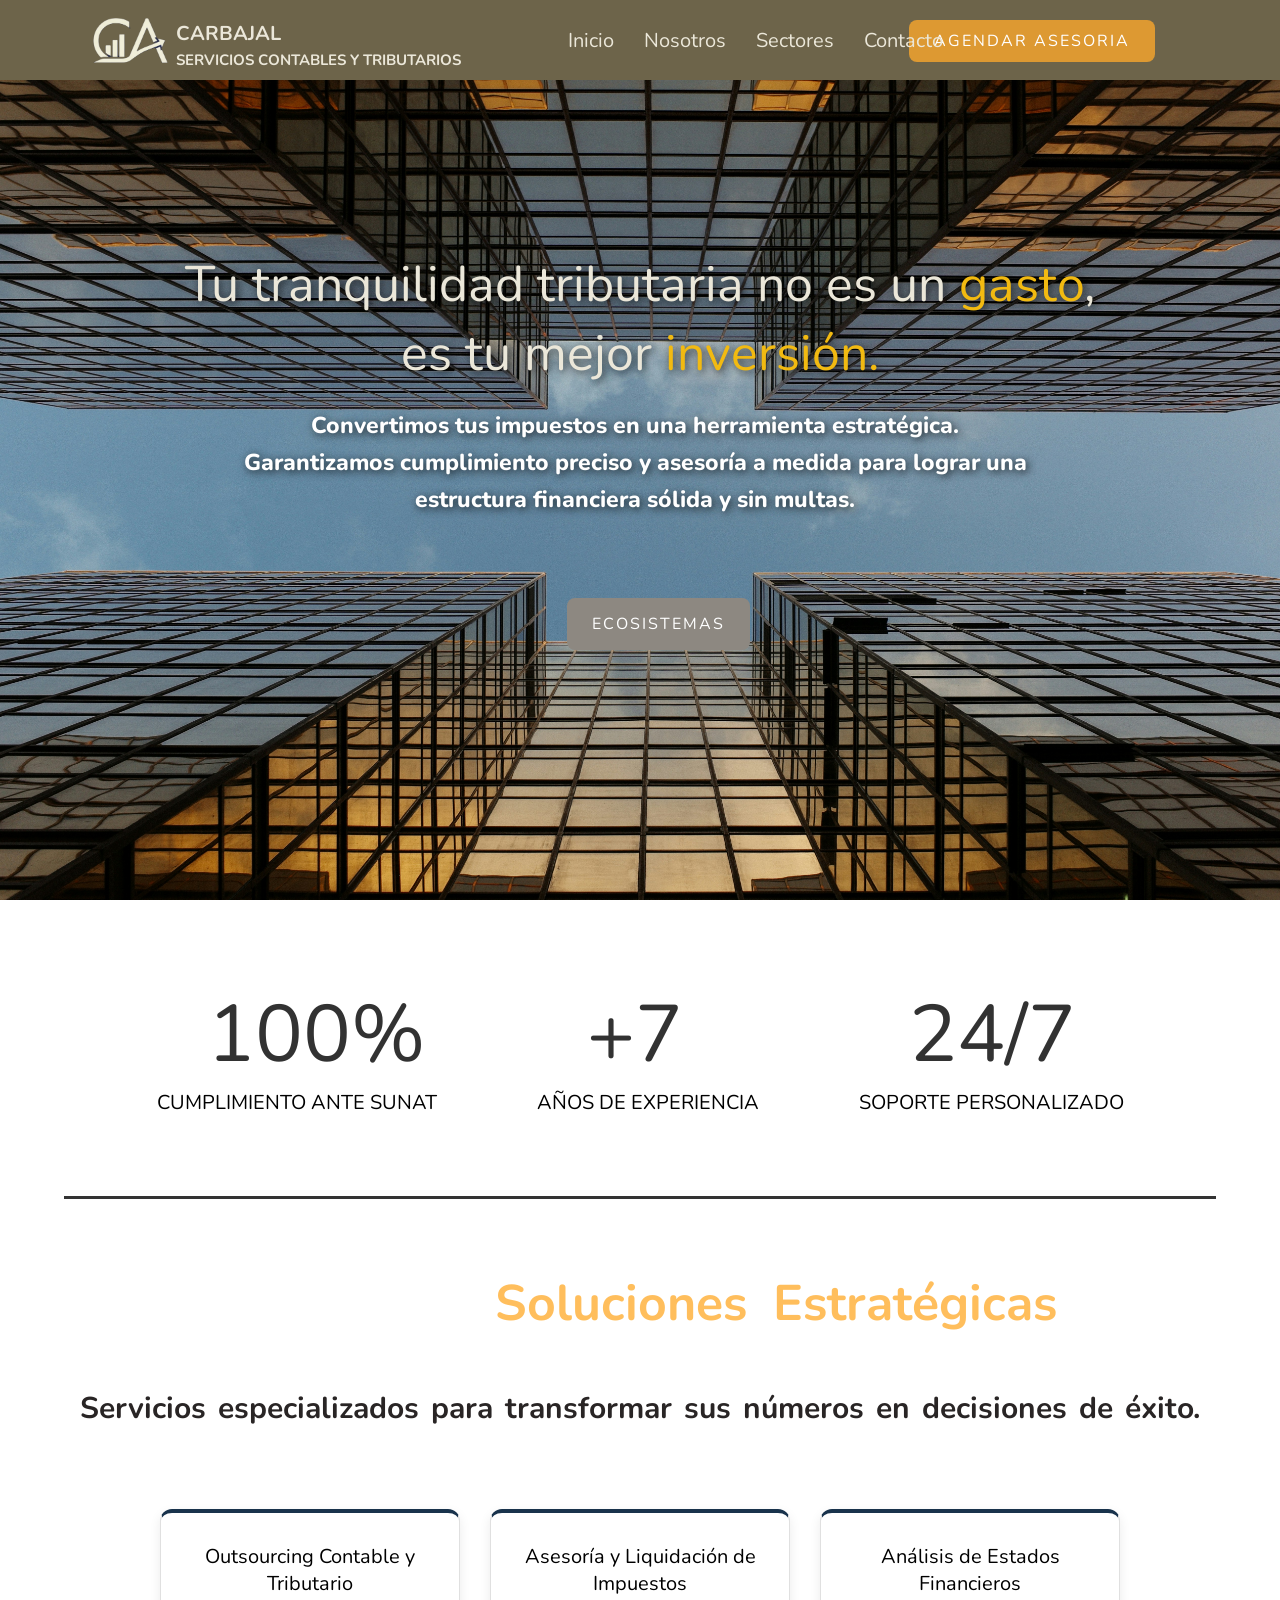
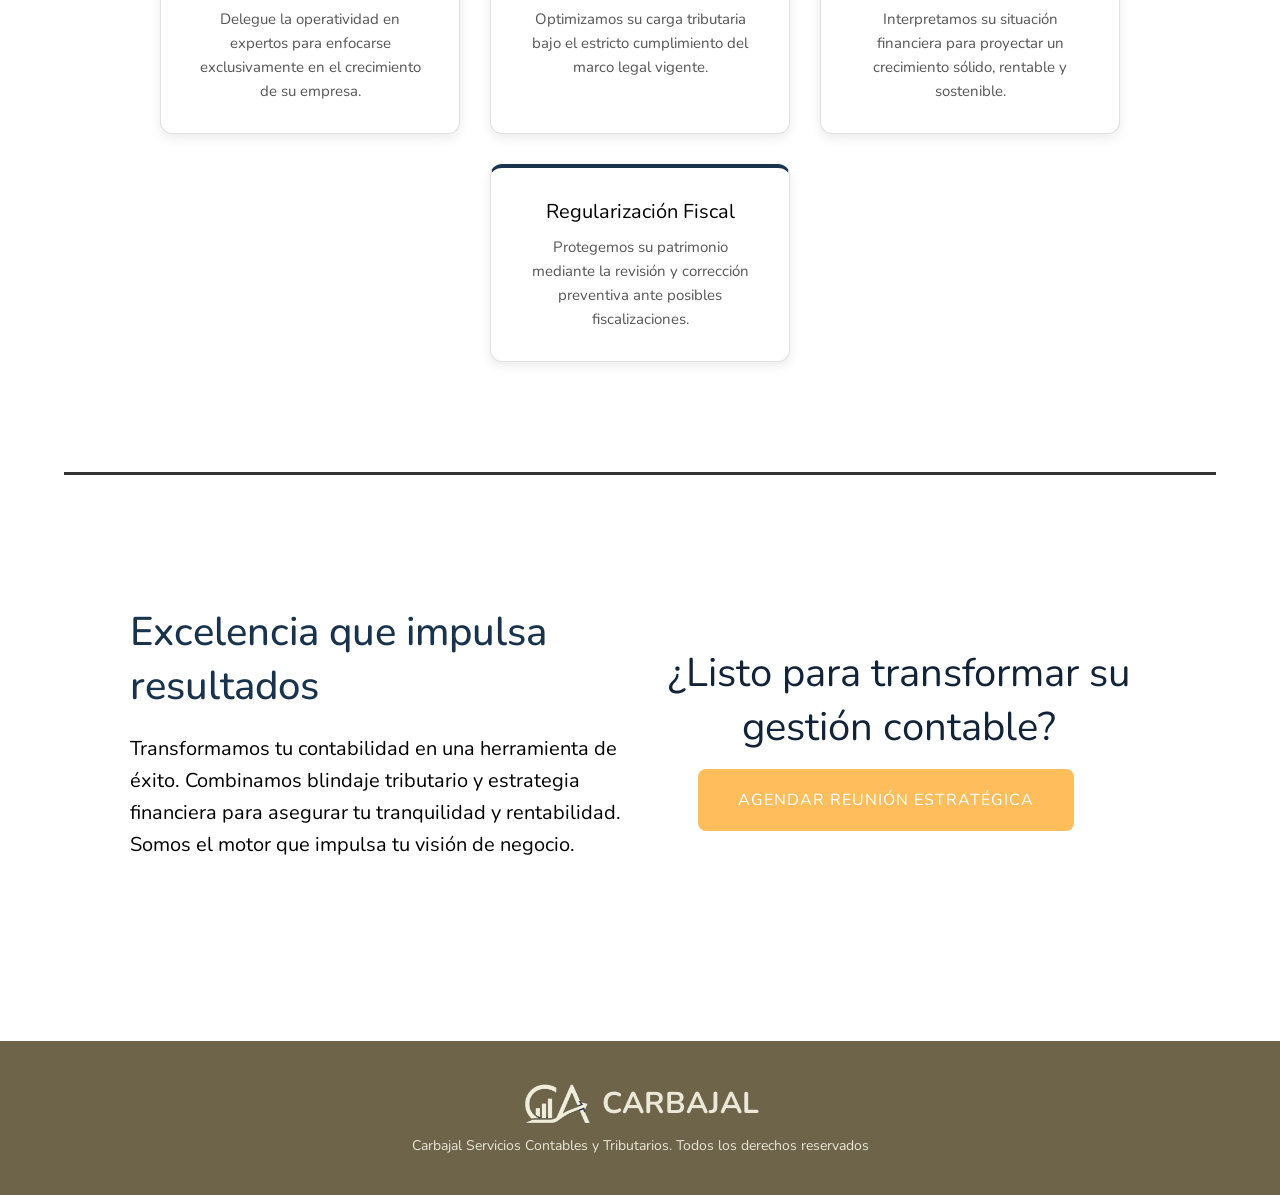
==== commit 7ea9663a: "version anterior antes de rediseño" ====
--- a/index.html
+++ b/index.html
@@ -1,19 +1,18 @@
 <!-- Archivo generado para el contendio de la pag de inicio, o sea, texto, imagenes para cuando las
- personas visiten el sitio por primera vez -->
+personas visiten el sitio por primera vez -->
 
 <!DOCTYPE html>
 <html>
   <head>
     <meta charset="utf-8" />
-    <title>Carbajal & Asociados</title>
-    <link href="styles/style.css" rel="stylesheet" type="text/css" />
-    <link rel="preconnect" href="https://fonts.googleapis.com">
-    <link rel="preconnect" href="https://fonts.gstatic.com" crossorigin>
-    <link href="https://fonts.googleapis.com/css2?family=Playfair+Display:ital,wght@0,400..900;1,400..900&display=swap" rel="stylesheet">
+      <title>Inicio - Carbajal Services</title>
+      <link href="styles/style.css" rel="stylesheet" type="text/css" />
+      <link rel="preconnect" href="https://fonts.googleapis.com">
+      <link rel="preconnect" href="https://fonts.gstatic.com" crossorigin>
+      <link href="https://fonts.googleapis.com/css2?family=Playfair+Display:ital,wght@0,400..900;1,400..900&display=swap" rel="stylesheet">
   </head>
 
   <body>
-
     <header class="barra-superior">
       <img src="images/logo-web.png" alt="logo Carbajal" id="logo-principal"/>
       <div class="contenedor-titulos">
@@ -21,10 +20,10 @@
         <h2 class="titulo2">SERVICIOS CONTABLES Y TRIBUTARIOS</h2>
       </div>
       <nav class="navegacion">
-        <a href="#inicio">Inicio</a>
-        <a href="#nosotros">Nosotros</a>
-        <a href="#sectores">Sectores</a>
-        <a href="#contacto">Contacto</a>
+        <a href="index.html">Inicio</a>
+        <a href="nosotros.html">Nosotros</a>
+        <a href="sectores.html">Sectores</a>
+        <a href="contacto.html">Contacto</a>
       </nav>
       <button class="boton-citas" id="btn-citas">AGENDAR ASESORIA</button>
     </header>
@@ -103,12 +102,15 @@
     </div>
 
     
-    <div class="final-home">
-      <img src="images/logo-finalpag.png" alt="logo-finalpag" class="logo-finalpag">
-      <div>
-        <h4 class="titulofinal-home">CARBAJAL</h4>
+    <footer class="barra-inferior">
+      <div class="final-home">
+        <div class="logo-titulo">
+          <img src="images/logo-web.png" alt="logo Carbajal" id="logo-final"/>
+          <h4 class="titulofinal-home">CARBAJAL</h4>
+        </div>
+        <p class="descrp-final">Carbajal Servicios Contables y Tributarios. Todos los derechos reservados</p>
       </div>
-    </div>
+    </footer>
 
     <script src="scripts/main.js"></script>
   </body>  
--- a/styles/style.css
+++ b/styles/style.css
@@ -1,7 +1,7 @@
 
 html {
-  background-color: #ffffff; /* Esto es para darle color al fondo de la pagina*/ 
-  font-family: 'Barlow Condensed', sans-serif; /*Esto es para el tipo de letra */ 
+    background-color: #ffffff; /* Esto es para darle color al fondo de la pagina*/ 
+    font-family: 'Nunito', sans-serif; /*Esto es para el tipo de letra */ 
 }
 
 .barra-superior {
@@ -114,8 +114,8 @@
 }
 
 .texto-destacado { 
-    color: #F2BA11;  /* ← el color que quieras */
-    text-shadow: 2px 2px 8px rgba(0, 0, 0, 0.8);  /* ← así es correcto */
+  color: #F2BA11;  /* ← el color que quieras */
+  text-shadow: 2px 2px 8px rgba(0, 0, 0, 0.8);  /* ← así es correcto */
 }
 
 #descripcion-principal {
@@ -133,20 +133,22 @@
 }
 
 .boton {
-    border: none;        /* ← quita el borde del botón */
-    cursor: pointer;     /* ← muestra la manito al pasar el mouse */
-    padding: 15px 25px;
-    background-color: #8D8881;
-    border-radius: 8px;
-    color: white;
-    font-size: 16px;
-    font-family: 'Nunito';
-    letter-spacing: 2px;
-    margin-top: 80px;
-    display: block;
-    margin: 0 auto;
-    margin-top: 80px;
-}
+  display: block;
+  border: none;        /* ← quita el borde del botón */
+  cursor: pointer;     /* ← muestra la manito al pasar el mouse */
+  padding: 15px 25px;
+  background-color: #8D8881;
+  border-radius: 8px;
+  color: white;
+  font-size: 16px;
+  font-family: 'Nunito';
+  letter-spacing: 2px;
+  margin-top: 80px;
+  margin-left: auto;
+  margin-right: 345px;
+}
+
+
 
 .boton:hover {
     background-color: #724502;  /* ← se oscurece al pasar el mouse */
@@ -171,7 +173,7 @@
 .seccion-principal {
     display: flex;
     align-items: flex-start;
-    background-image: url('../images/imagen-fondo.jpg');
+    background-image: url('../images/imagen-fondo2.jpg');
     background-size: cover;      /* ← cubre toda la sección */
     background-position: center; /* ← centra la imagen */
     background-repeat: no-repeat;/* ← no repite la imagen */
@@ -366,11 +368,14 @@
 .final-home {
     display: flex;
     align-items: center;
-    flex-direction: row;
-    color: #122338;
-    padding-right: 220px;
-    justify-content: flex-end;
-    margin-top: -150px;
+    flex-direction: column;
+    padding: 20px 0;
+}
+
+.logo-titulo {
+    display: flex;
+    align-items: center;
+    gap: 10px;
 }
 
 .logo-finalpag {
@@ -378,12 +383,28 @@
     height: auto;
     margin: 0;
     flex-shrink: 0;
-    padding-top: 9px;
 }
 
 .titulofinal-home {
     font-family: 'Nunito';
-    margin-top: 30px;
     font-size: 30px;
-    margin-bottom: 20px;
-}
+    margin: 0;
+    color: #EBE7D9;
+}
+
+
+.barra-inferior { 
+    background-color: #6D644A;
+    padding: 20px 0;
+}
+
+.descrp-final {
+    text-align: center;
+    margin-top: 10px;
+    color: #EBE7D9;
+    font-size: 14px;
+}
+
+#logo-final {
+    width: 70px;
+}
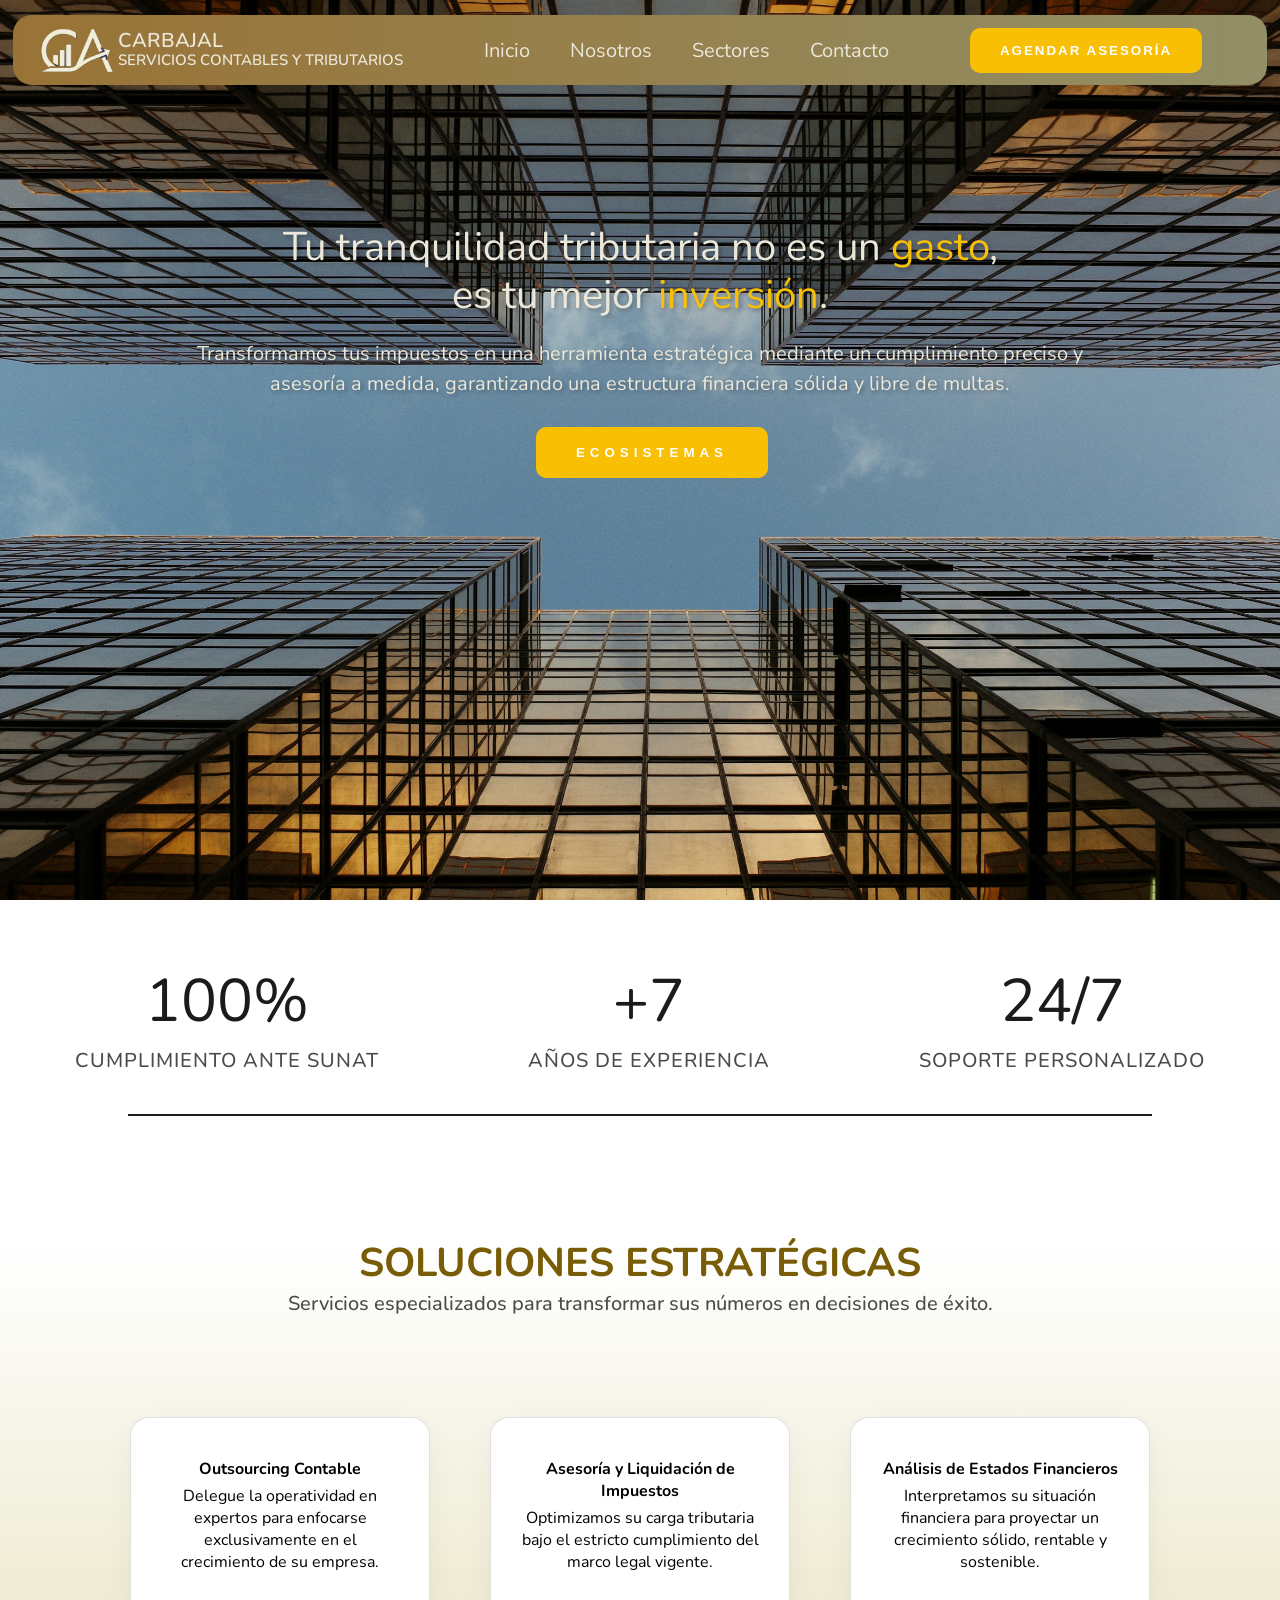
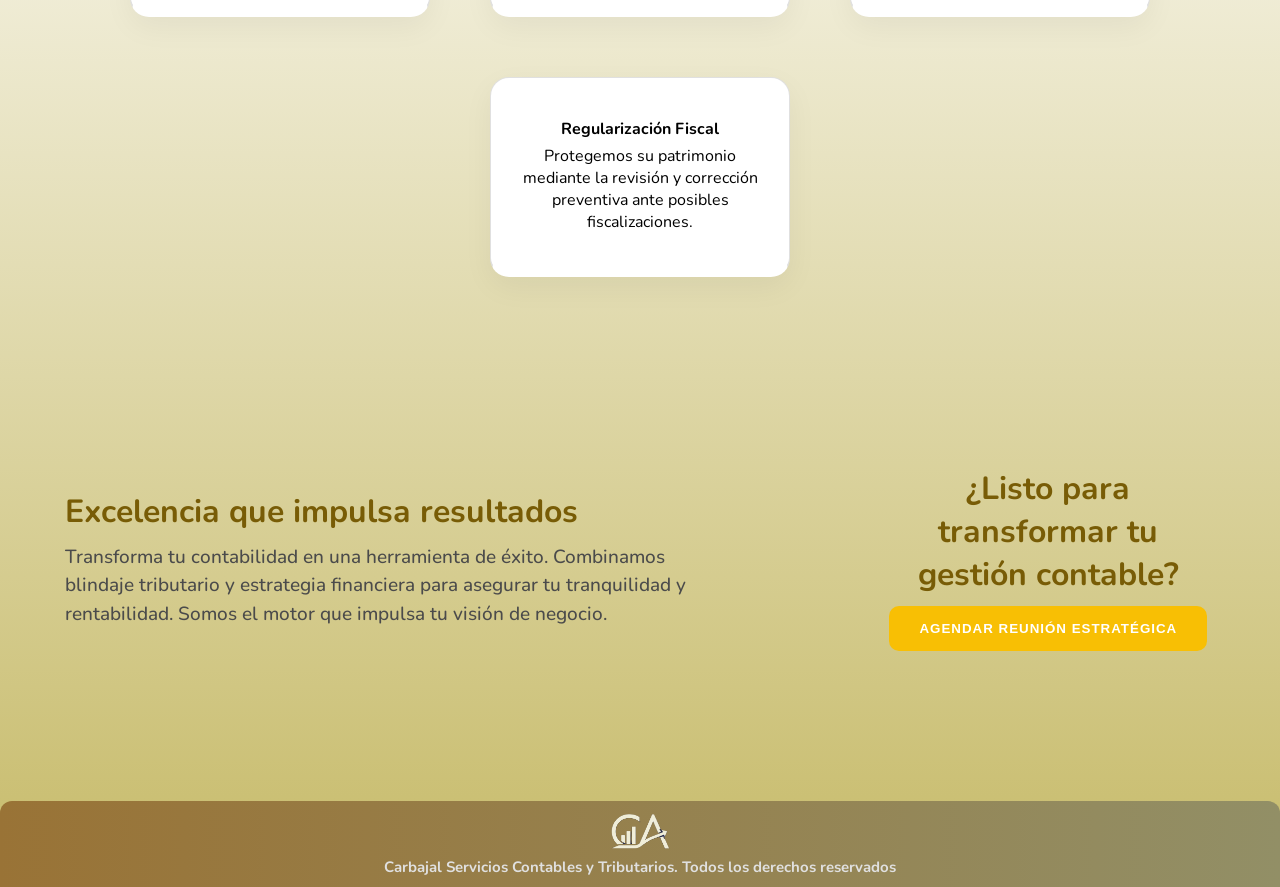
==== commit 6354c02c: "Rediseño de la pag principal" ====
--- a/index.html
+++ b/index.html
@@ -9,110 +9,124 @@
       <link href="styles/style.css" rel="stylesheet" type="text/css" />
       <link rel="preconnect" href="https://fonts.googleapis.com">
       <link rel="preconnect" href="https://fonts.gstatic.com" crossorigin>
-      <link href="https://fonts.googleapis.com/css2?family=Playfair+Display:ital,wght@0,400..900;1,400..900&display=swap" rel="stylesheet">
+      <link href="https://fonts.googleapis.com/css2?family=Nunito:ital,wght@0,200..1000;1,200..1000&display=swap" rel="stylesheet">
   </head>
 
   <body>
-    <header class="barra-superior">
-      <img src="images/logo-web.png" alt="logo Carbajal" id="logo-principal"/>
-      <div class="contenedor-titulos">
-        <h1>CARBAJAL</h1>
-        <h2 class="titulo2">SERVICIOS CONTABLES Y TRIBUTARIOS</h2>
-      </div>
-      <nav class="navegacion">
-        <a href="index.html">Inicio</a>
-        <a href="nosotros.html">Nosotros</a>
-        <a href="sectores.html">Sectores</a>
-        <a href="contacto.html">Contacto</a>
-      </nav>
-      <button class="boton-citas" id="btn-citas">AGENDAR ASESORIA</button>
-    </header>
+    <div class="hero-container">
 
-    <div class="seccion-principal">
-      <div class="contenido-texto">
-        <h2 class="frase-inicial">Tu tranquilidad tributaria no es un <span class="texto-destacado">gasto</span>, <br>
-        es tu mejor <span class="texto-destacado">inversión.</span></h2>
-        <p id="descripcion-principal"> 
-          Convertimos tus impuestos en una herramienta estratégica. Garantizamos cumplimiento preciso y asesoría a medida para lograr una estructura financiera sólida y sin multas.
-        </p>
-        <button class="boton" id="boton-asesoria">ECOSISTEMAS</button>
-      </div>
-    </div>
-    
-    <section class="seccion-atributos">
-      <a>
-        <span class="atributo-numero">100%</span> <br>
-        <span class="atributo-descripcion">CUMPLIMIENTO ANTE SUNAT</span>
-      </a>
-      <a>
-        <span class="atributo-numero">+7</span> <br>
-        <span class="atributo-descripcion">AÑOS DE EXPERIENCIA</span>
-      </a>
-      <a>
-        <span class="atributo-numero">24/7</span> <br>
-        <span class="atributo-descripcion">SOPORTE PERSONALIZADO</span>
-      </a>
+      <header>
+        <nav class="barra-inicial">
+          <div class="bloque-identidad">
+            <img src="images/logo-web.png" alt="logo Carbajal" id="logo-principal"/>
+            <div class="nombre-empresa">
+              <span class="nombre-brand">CARBAJAL</span> <br>
+              <span class="subtitulo-brand">SERVICIOS CONTABLES Y TRIBUTARIOS</span>
+            </div>
+          </div>
+          
+          <div class="navegacion">
+            <a href="index.html">Inicio</a>
+            <a href="nosotros.html">Nosotros</a>
+            <a href="sectores.html">Sectores</a>
+            <a href="contacto.html">Contacto</a>
+          </div>
 
-    </section> 
+          <button class="btn-asesoria">AGENDAR ASESORÍA</button>
+        </nav>
+      </header>
 
-    <link rel="preconnect" href="https://fonts.googleapis.com">
-    <link rel="preconnect" href="https://fonts.gstatic.com" crossorigin>
-    <link href="https://fonts.googleapis.com/css2?family=Nunito:ital,wght@0,200..1000;1,200..1000&display=swap" rel="stylesheet">
-    
-    <hr class="divisor-1">
-
-    <div class="nuestros-servicios">
-      <h3>Soluciones Estratégicas</h3>
-      <p class="desc-SE">Servicios especializados para transformar sus números en decisiones de éxito.</p>
+      <main class="seccion-principal">
+        <div class="contenido-principal">
+          <h1 class="frase-principal">
+            Tu tranquilidad tributaria no es un <span class="texto-destacado">gasto</span>, <br>
+            es tu mejor <span class="texto-destacado">inversión</span>.
+          </h1>
+          <p class="descripcion-principal">
+            Transformamos tus impuestos en una herramienta estratégica mediante un cumplimiento preciso y asesoría a medida, garantizando una estructura financiera sólida y libre de multas.
+          </p>
+          <button class="btn-ecosistemas">ECOSISTEMAS</button>
+        </div>
+      </main>
     </div>
 
 
+    <section class="seccion-metricas">
+      <div class="contenedor-metricas">
 
-    <article class="contenedor-cuadros">
-      <a> 
-      <span class="titulo-cuadro">Outsourcing Contable y Tributario</span>
-      <span class="descripcion-cuadro">Delegue la operatividad en expertos para enfocarse exclusivamente en el crecimiento de su empresa.</span>
-      </a>
-      <a>
-      <span class="titulo-cuadro">Asesoría y Liquidación de Impuestos</span>
-      <span class="descripcion-cuadro">Optimizamos su carga tributaria bajo el estricto cumplimiento del marco legal vigente.</span>
-      </a>
-      <a>
-      <span class="titulo-cuadro">Análisis de Estados Financieros</span>
-      <span class="descripcion-cuadro">Interpretamos su situación financiera para proyectar un crecimiento sólido, rentable y sostenible.</span>
-      </a>
-      <a>
-      <span class="titulo-cuadro">Regularización Fiscal</span>
-      <span class="descripcion-cuadro">Protegemos su patrimonio mediante la revisión y corrección preventiva ante posibles fiscalizaciones.</span>
-      </a>
-    </article>
+        <div class="metrica-item">
+          <h2>100%</h2>
+          <p>CUMPLIMIENTO ANTE SUNAT</p>
+        </div>
 
-    <hr class="divisor-2">
+        <div class="metrica-item">
+          <h2>+7</h2>
+          <p>AÑOS DE EXPERIENCIA</p>
+        </div>
 
-    <div class="seccion-diferencial">
-      <div class="diferencial-texto">
-        <h4 class="frase-diferencial">Excelencia que impulsa resultados</h4>
-        <p id="descripcion-diferencial">Transformamos tu contabilidad en una herramienta de éxito. Combinamos blindaje tributario y estrategia financiera para asegurar tu tranquilidad y rentabilidad. Somos el motor que impulsa tu visión de negocio.</p>
+        <div class="metrica-item">
+          <h2>24/7</h2>
+          <p>SOPORTE PERSONALIZADO</p>
+        </div>
+
       </div>
-      <div class="q-dif">
-      <h4 id="pregunta-dif">¿Listo para transformar su <br>
-        gestión contable?</h4>
-      <button class="boton-agendar" id="btn-agendar">AGENDAR REUNIÓN ESTRATÉGICA</button>
+      <hr class="linea-separadora">
+    </section>
+
+
+    <section class="nuestras-soluciones">
+      <div class="soluciones">
+        <h3>SOLUCIONES ESTRATÉGICAS</h3>
+        <p>Servicios especializados para transformar sus números en decisiones de éxito.</p>
+      </div>
+
+      <div class="contenedor-cards">
+
+        <div class="card">
+          <h4>Outsourcing Contable</h4>
+          <p>Delegue la operatividad en expertos para enfocarse exclusivamente en el crecimiento de su empresa.</p>
+        </div>
+
+        <div class="card">
+          <h4>Asesoría y Liquidación de Impuestos</h4>
+          <p>Optimizamos su carga tributaria bajo el estricto cumplimiento del marco legal vigente.</p>
+        </div>
+
+        <div class="card">
+          <h4>Análisis de Estados Financieros</h4>
+          <p>Interpretamos su situación financiera para proyectar un crecimiento sólido, rentable y sostenible.</p>
+        </div>
+
+        <div class="card">
+          <h4>Regularización Fiscal</h4>
+          <p>Protegemos su patrimonio mediante la revisión y corrección preventiva ante posibles fiscalizaciones.</p>
+        </div>
+
+      </div>
+    </section>
+
+
+    <div class="resultados">
+      <div class="contenido-resultados">
+        <h3>Excelencia que impulsa resultados</h3>
+        <p>Transforma tu contabilidad en una herramienta de éxito. Combinamos blindaje tributario y estrategia financiera para asegurar tu tranquilidad y rentabilidad. Somos el motor que impulsa tu visión de negocio.</p>
+      </div>
+
+      <div class="gestion-contable">
+        <h3>¿Listo para transformar tu gestión contable?</h3>
+        <button class="btn-reunion">AGENDAR REUNIÓN ESTRATÉGICA</button>
       </div>
     </div>
 
-    
-    <footer class="barra-inferior">
-      <div class="final-home">
-        <div class="logo-titulo">
-          <img src="images/logo-web.png" alt="logo Carbajal" id="logo-final"/>
-          <h4 class="titulofinal-home">CARBAJAL</h4>
-        </div>
-        <p class="descrp-final">Carbajal Servicios Contables y Tributarios. Todos los derechos reservados</p>
+    <footer>
+      <div class="barra-final">
+        <img src="images/logo-web.png" alt="logo Carbajal" class="logo-web"/>
+        <h4>Carbajal Servicios Contables y Tributarios. Todos los derechos reservados</h4>
       </div>
     </footer>
 
     <script src="scripts/main.js"></script>
-  </body>  
+  </body>
 </html>
 
+
--- a/styles/style.css
+++ b/styles/style.css
@@ -1,410 +1,354 @@
 
 html {
-    background-color: #ffffff; /* Esto es para darle color al fondo de la pagina*/ 
-    font-family: 'Nunito', sans-serif; /*Esto es para el tipo de letra */ 
-}
-
-.barra-superior {
-    display: flex;
-    align-items: flex-start;
-    padding: 10px 5px 5px 0px;
-    margin: 0;
-    gap: 1px;
-    background-color: #6D644A;
-    width: 100%;
-    padding-top: 5px;    /* ← espacio arriba del contenido */
-    padding-left: 80px;   /* ← espacio a la izquierda */
-    height: 80px;
-}
-
-#logo-principal {
-    width: 80px;      /* ← ajusta este valor al tamaño que quieras */
-    height: auto;
-    margin: 0;
-    flex-shrink: 0;
-    margin-left: 10px;    /* ← mueve el logo a la izquierda desde el borde */
-    padding-top: 9px;
-}
-
-.contenedor-titulos {
-    display: flex;
-    flex-direction: column;
-    justify-content: center;
-    text-align: left;
-    margin-left: 5px;     /* ← reduce la distancia entre logo y títulos */
-    color: #EBE7D9;
-    flex-shrink: 0;
-    flex: 1;
-}
-
-.contenedor-titulos h2 {
-    padding-top: 3px;
-    margin-top: 0px;
-    margin-left: 0;
-    font-size: 15px;
-    font-family: 'Nunito';
-}
-
-.contenedor-titulos h1 {
-    padding-top: 15px;
-    margin-top: 0px;
-    margin-bottom: 0px;
-    font-size: 20px;
-    font-family: 'Nunito';
-}
-
-.navegacion { 
-    display: flex; /* ← pone los enlaces en fila horizontal */
-    gap: 30px; /* ← espacio entre cada enlace */
-    align-items: center; /* ← centra verticalmente los enlaces en la barra */
-    align-self: center;
-    position: absolute;
-    left: 59%;
-    transform: translateX(-50%);
-    padding-top: 10px;
-    padding-bottom: 10px;
-}
-
-
-
-.navegacion a {
-    color: #EBE7D9;          /* ← color del texto */
-    text-decoration: none;   /* ← quita el subrayado de los enlaces */
-    font-size: 20px;         /* ← tamaño del texto */
-    order: 1;
-    font-family: 'Nunito';
-}
-
-.navegacion a:hover {
-    color: #ffffff;          /* ← color al pasar el mouse por encima */
-}
-
-
-
-p,
-li {
-    font-size: 25px
-}
-
-
-body {
-    padding: 0;
-    position: relative;
-
-}
-
+    background-color: #ffffff;              /* Esto es para darle color al fondo de la pagina*/ 
+    font-family: 'Nunito', sans-serif;        /*Esto es para el tipo de letra */ 
+}
+
+/* Esto selecciona absolutamente todo y le quita los espacios por defecto */
 * {
     margin: 0;
     padding: 0;
-    box-sizing: border-box;
-}
-
-
-/* Apartir de acá comienza el contenido*/ 
-
-.frase-inicial {
-    font-size: 50px;
+    box-sizing: border-box;                   /* Esto ayuda a que el padding no ensanche tus cajas */
+}
+
+body {
+    background: linear-gradient(180deg, #fff 50%, #c7bb6a 100%);
+}
+/*--------------------------------*/
+/*HEADER*/
+/*--------------------------------*/
+
+
+.hero-container {
+    background-image:url('../images/imagen-fondo-inicio.jpg');
+    background-size: cover;
+    background-position: center 90%;
+    background-repeat: no-repeat;
+    min-height: 100vh;
+    width: 100%;
+    display: flex;
+    flex-direction: column;
+}
+
+.barra-inicial {
+    border-radius: 19px;
+    background: linear-gradient(90deg, #997336 0%, #928F66 100%);
+    display: flex;
+    align-items: center;
+    justify-content: space-between;
+    width: 98%;
+    margin: 15px auto;
+    padding: 10px 25px;
+    min-height: 55px;
+}
+
+.bloque-identidad {
+    display: flex;
+    align-items: center;
+    gap: 3px;
+}
+
+
+
+.nombre-empresa{
+    margin: 0;
+    line-height: 1.1;
     color: #EBE7D9;
-    font-family: 'Nunito';
+    font-weight: 600;
+}
+
+.nombre-brand {
+    font-size: 20px;
+}
+
+.subtitulo-brand {
+    font-size: 15px;
+}
+
+#logo-principal {
+    height: 50px;
+}
+
+
+.navegacion { 
+    display: flex;                /* ← pone los enlaces en fila horizontal*/
+    gap: 40px;                    /* ← espacio entre cada enlace*/
+    align-items: center;          /* ← centra verticalmente los enlaces en la barra*/
+}
+
+.navegacion a {
+    color: #EBE7D9;             /* ← color del texto*/
+    text-decoration: none;        /* ← quita el subrayado de los enlaces*/
+    font-size: 20px;              /* ← tamaño del texto*/
+    order: 1;
+}
+
+
+.btn-asesoria {
+    background-color: #F8BF04;  /* El naranja/dorado de tu Figma */
+    color: white;
+    border: none;
+    padding: 15px 30px;
+    border-radius: 10px;
+    font-weight: bold;
+    cursor: pointer;
+    transition: background 0.3s ease;
+    margin-right: 40px;
+    word-spacing: 30%;
+    letter-spacing: 2px;
+}
+
+.btn-asesoria:hover {
+    background-color: #d49a3d;   /* Se oscurece un poco al pasar el mouse */
+}
+
+
+/*--------------------------------*/
+/*SECCIÓN PRINCIPAL*/
+/*--------------------------------*/
+
+
+.seccion-principal {
+    flex-grow: 1;               /* Toma todo el espacio que sobra debajo de la barra */
+    display: flex;
+    justify-content: center;    /* Centra el texto horizontalmente */
+    align-items: center;        /* Centra el texto verticalmente */
+    text-align: center;         /* Alinea las letras al centro */
+    margin-bottom: 300px;
+}
+
+
+.contenido-principal {
+    max-width: 900px;           /* Evita que la frase se estire demasiado a lo ancho */
+}
+
+.frase-principal {
+    font-size: 40px;            /* Tamaño grande para impacto */
+    color:#EBE7D9;
+    line-height: 1.2;
     font-weight: normal;
-    padding-top: 0px;
-    text-shadow: 2px 2px 8px rgba(0, 0, 0, 0.8);  /* ← así es correcto */
-    text-align: center;
-    margin-top: 50px;
-}
-
-.texto-destacado { 
-  color: #F2BA11;  /* ← el color que quieras */
-  text-shadow: 2px 2px 8px rgba(0, 0, 0, 0.8);  /* ← así es correcto */
-}
-
-#descripcion-principal {
-    font-size: 23px;
-    color: #ffffff;
-    font-family: 'Nunito';
-    padding-top: 20px;
-    line-height: 1.6;
-    max-width: 800px;
-    font-weight: 600;
-    text-shadow: 2px 2px 8px rgba(0, 0, 0, 0.8);  /* ← así es correcto */
-    text-align: center;
-    font-weight: 800;
-    margin-left: 50px;
-}
-
-.boton {
-  display: block;
-  border: none;        /* ← quita el borde del botón */
-  cursor: pointer;     /* ← muestra la manito al pasar el mouse */
-  padding: 15px 25px;
-  background-color: #8D8881;
-  border-radius: 8px;
-  color: white;
-  font-size: 16px;
-  font-family: 'Nunito';
-  letter-spacing: 2px;
-  margin-top: 80px;
-  margin-left: auto;
-  margin-right: 345px;
-}
-
-
-
-.boton:hover {
-    background-color: #724502;  /* ← se oscurece al pasar el mouse */
-}
-
-.boton-citas {
-    border: none;        /* ← quita el borde del botón */
-    cursor: pointer;     /* ← muestra la manito al pasar el mouse */
-    font-family: 'Nunito';
+    margin-bottom: 5px;
+    text-shadow: 2px 2px 4px rgba(0, 0, 0, 0.3);
+}
+
+.texto-destacado {
+    color: #F8BF04;            /* El dorado de tu marca para "gasto" e "inversión" */
+}
+
+.descripcion-principal {
+    font-size: 20px;          
+    color:#EBE7D9;
+    margin-top: 20px;
+    line-height: 1.5;
+    text-shadow: 2px 2px 4px rgba(0, 0, 0, 0.3);
+}
+
+.btn-ecosistemas {
+    background-color: #F8BF04;  /* El naranja/dorado de tu Figma */
     color: white;
-    font-size: 16px;
-    letter-spacing: 2px;
-    background-color: #ffaa2bc4;
-    border-radius: 8px;
-    margin-right: 120px;
-    margin-top: 15px;
-    padding: 10px 25px;
-}
-
-
-
-.seccion-principal {
-    display: flex;
-    align-items: flex-start;
-    background-image: url('../images/imagen-fondo2.jpg');
-    background-size: cover;      /* ← cubre toda la sección */
-    background-position: center; /* ← centra la imagen */
-    background-repeat: no-repeat;/* ← no repite la imagen */
-    padding-bottom: 250px;
-    flex-direction: column;
-    justify-content: center;
-}
-
-.contenido-texto { 
-    max-width: 1000px;       /* ← ancho máximo del contenido */
-    margin: 0 auto;         /* ← centra el contenedor */
-    padding-top: 120px;
-}
-
-
-/*Atributos*/
-
-.seccion-atributos {
-    display: flex;
-    gap: 100px;
-    padding-top: 80px;
-    justify-content: center;
-    padding-bottom: 80px;
-}
-
-.atributo-numero {
-    font-size: 80px;
-    color: #000000cd;
-    font-family: 'Nunito';
-    padding-left: 50px;
-}
-
-.atributo-descripcion {
+    border: none;
+    padding: 18px 40px;
+    border-radius: 10px;
+    font-weight: bold;
+    cursor: pointer;
+    transition: background 0.3s ease;
+    letter-spacing: 5px;
+    margin-top: 28px;
+    margin-left: 24px;
+    display: inline-block;
+}
+
+.btn-ecosistemas:hover {
+    background-color: #d49a3d;   /* Se oscurece un poco al pasar el mouse */
+}
+
+
+/*--------------------------------*/
+/*METRICAS*/
+/*--------------------------------*/
+
+
+.seccion-metricas {
+    background-color: #ffffff;   /* Fondo blanco puro como en Figma */
+    padding: 60px 0;
+    text-align: center;
+}
+
+.contenedor-metricas {
+    display: flex;
+    justify-content: space-around;  /* Reparte los 3 bloques equitativamente */
+    align-items: center;
+}
+
+.metrica-item h2 {
+    font-size: 60px;
+    font-weight: normal;
+    color: #1b1b1b;
+    margin-bottom: 5px;
+}
+
+.metrica-item p {
     font-size: 20px;
-    color: #000;
-    font-family: 'Nunito';
-}
-
-
-/*SEPARADOR*/ 
-.divisor-1 {
+    letter-spacing: 1px;
+    color: #4b4b4b;
+    font-weight: 500;
+}
+
+.linea-separadora {
+    width: 80%;
+    border: 0;
+    border-top: 2.5px solid #1b1b1b;
+    margin: 40px auto 0 auto;
+}
+
+
+/*--------------------------------*/
+/*SOLUCIONES ESTRATÉGICAS*/
+/*--------------------------------*/
+
+
+.soluciones {
+    display: block;
+    text-align: center;
+    padding: 60px 0;
+}
+
+.soluciones h3 {
+    font-size: 40px;
+    font-weight: 700;
+    line-height: normal;
+    color: #785C06;
+}
+
+.soluciones p {
+    font-size: 20px;
+    font-weight: 500;
+    line-height: normal;
+    color: #4b4b4b;
+}
+
+.contenedor-cards {
+    display: flex;
+    justify-content: center;   /* Centra el grupo de cuadros horizontalmente */
+    align-items: stretch;      /* Hace que todos los cuadros tengan la misma altura (muy pro) */
+    gap: 60px;                 /* El espacio exacto entre cada cuadro */
+    padding: 40px 5%;          /* 40px arriba/abajo, 5% a los lados para que no toquen el borde */
+    flex-wrap: wrap;           /* ¡Vital! Si la pantalla es chica, los cuadros bajan solitos */
+}
+
+.card {
+    background-color: #ffffff;
+    border-radius: 19px;
+    padding: 40px 30px;
+    flex: 1;                    /* Hace que todos crezcan igual */
+    min-width: 250px;           /* Evita que se aplasten mucho */
+    max-width: 300px;           /* Evita que se estiren demasiado */
+    box-shadow: 0 10px 30px rgba(0, 0, 0, 0.05);
+    cursor: pointer;
+    border: 1px solid #e0e0e0;
+    border-bottom: 4px solid transparent;
+    transition: all 0.4s cubic-bezier(0.165, 0.84, 0.44, 1);
+}
+
+.card:hover {
+    transform: translateY(-10px);
+    box-shadow: 0 15px 35px rgba(0, 0, 0, 0.1);
+    border-bottom: 4px solid #785C06;
+}
+
+.card h4 {
+    text-align: center;
+    padding-bottom: 5px;
+}
+
+.card p {
+    text-align: center;
+}
+
+
+/*--------------------------------*/
+/*RESULTADOS*/
+/*--------------------------------*/
+
+
+.resultados {
+    display: flex;
+    justify-content: space-between;
+    align-items: center;
+    max-width: 1250px;
+    margin: 150px auto;
+    padding: 0 50px;
+    gap: 150px;
+}
+
+.contenido-resultados {
+    flex: 2;                        /* Le damos más espacio al texto (60% aprox) */
+    text-align: left;
+}
+
+.gestion-contable {
+    flex: 1;
+    text-align: center;
+}
+
+.contenido-resultados h3 {
+    color: #785C06;
+    font-size: 32px;
+    margin-bottom: 10px;
+}
+
+.contenido-resultados p {
+    color: #4b4b4b;
+    max-width: 700px;
+    font-size: 19px;
+    font-weight: 500;
+    line-height: 1.5;
+}
+
+.gestion-contable h3 {
+    color: #785C06;
+    font-size: 32px;
+    margin-bottom: 10px;
+}
+
+.btn-reunion {
+    background-color: #F8BF04;  /* El naranja/dorado de tu Figma */
+    color: white;
     border: none;
-    height: 3px;
-    background-color: #333;
-    width: 90%;
-    margin: 0 auto;
-    margin-bottom: 20px;
-}
-
-/*Relleno*/
-
-.contenedor-cuadros {
-    display: flex;
-    gap: 30px;
-    padding-top: 80px;
-    justify-content: center;
-    padding-bottom: 80px;
-    flex-wrap: wrap;
-    font-family: 'Nunito';
-}
-
-.contenedor-cuadros a {
-    background-color: #ffffff;
-    border: 1px solid #e0e0e0;
-    border-radius: 12px;
-    padding: 30px;
-    width: 300px;             /* ← ancho fijo para cada cuadro */
-    text-decoration: none;
-    box-shadow: 0 4px 12px rgba(0,0,0,0.08);
-    transition: transform 0.2s;
-    border-top: 4px solid #19334C;
-    text-align: center;
-}
-
-.contenedor-cuadros a:hover {
-    transform: translateY(-5px);
-    box-shadow: 0 8px 20px rgba(0,0,0,0.15);
-}
-
-.titulo-cuadro {
-    color: #000;
-    font-size: 20px;
-    display: block;
-    margin-bottom: 10px;
-
-}
-
-.descripcion-cuadro {
-    display: block;
+    padding: 15px 30px;
+    border-radius: 10px;
+    font-weight: bold;
+    cursor: pointer;
+    transition: background 0.3s ease;
+    letter-spacing: 1px;
+}
+
+.btn-reunion:hover {
+    background-color: #d49a3d;   /* Se oscurece un poco al pasar el mouse */
+}
+
+
+/*--------------------------------*/
+/*FOOTER*/
+/*--------------------------------*/
+
+
+.barra-final {
+    background: linear-gradient(90deg, #997336 0%, #928F66 100%);
+    text-align: center;
+    padding: 10px 0;
+    border-radius: 12px 12px 0px 0px; 
+}
+
+.logo-web { 
+    height: 40px;
+}
+
+.barra-final h4 {
     font-size: 15px;
-    color: #555;            /* ← gris para diferenciarla del título */
-    font-family: 'Nunito';
-    line-height: 1.6;       /* ← más espacio entre líneas, más legible */
-}
-
-.nuestros-servicios h3 {
-    font-size: 50px;
-    color: #ffaa2bc4;
-    font-family: 'Nunito';
-    font-weight: 700;
-    padding-left: 495px;
-    padding-top: 50px;
-    word-spacing: 12px;
-    /*word-spacing: 15px;*/
-}
-
-.desc-SE {
-    font-size: 30px;
-    color: #292525;
-    font-family: 'Nunito';
-    font-weight: 700;
-    padding-top: 50px;
-    word-spacing: 4px;
-    text-align: center;
-}
-
-/*SEPARADOR*/ 
-.divisor-2 {
-    border: none;
-    height: 3px;
-    background-color: #333;
-    width: 90%;
-    margin: 0 auto;
-    margin-bottom: 80px;
-    margin-top: 30px;
-}
-
-
-/*diferencial*/
-.frase-diferencial {
-    font-size: 40px;
-    color: #19334C;
-    font-family: 'Nunito';
-    font-weight: normal;
-    padding-top: 30px;
-    font-weight: 500;
-}
-
-#descripcion-diferencial {
-    font-size: 20px;
-    color: #000;
-    font-family: 'Nunito';
-    padding-top: 20px;
-    line-height: 1.6;
-    max-width: 660px;
-    margin-bottom: 100px;
-}
-
-.seccion-diferencial {
-    display: flex;              /* ← cambia block por flex */
-    justify-content: space-between;  /* ← separa los elementos */
-    align-items: center;        /* ← centra verticalmente */
-    padding: 80px 50px;
-}
-
-.diferencial-texto {
-    flex: 1;
-    margin-left: 80px;
-    margin-top: -60px;
-}
-
-#pregunta-dif {
-    display: flex;
-    flex-direction: column;   /* ← pregunta y botón uno debajo del otro */
-    align-items: flex-end;    /* ← alinea todo a la derecha */
-    gap: 30px;
-    margin-right: 100px;
-    margin-top: -120px;    
-    font-size: 40px;
-    color: #122338;
-    font-family: 'Nunito';
-    text-align: center;
-    font-weight: normal;
-}
-
-.boton-agendar {
-    border: none;        /* ← quita el borde del botón */
-    cursor: pointer;     /* ← muestra la manito al pasar el mouse */
-    font-family: 'Nunito';
-    color: white;
-    font-size: 16px;
-    letter-spacing: 1px;
-    background-color: #ffaa2bc4;
-    border-radius: 8px;
-    margin-left: 30px;
-    margin-top: 15px;
-    padding: 20px 40px;
-}
-
-
-/*parte final-Home*/
-.final-home {
-    display: flex;
-    align-items: center;
-    flex-direction: column;
-    padding: 20px 0;
-}
-
-.logo-titulo {
-    display: flex;
-    align-items: center;
-    gap: 10px;
-}
-
-.logo-finalpag {
-    width: 80px;      /* ← ajusta este valor al tamaño que quieras */
-    height: auto;
-    margin: 0;
-    flex-shrink: 0;
-}
-
-.titulofinal-home {
-    font-family: 'Nunito';
-    font-size: 30px;
-    margin: 0;
-    color: #EBE7D9;
-}
-
-
-.barra-inferior { 
-    background-color: #6D644A;
-    padding: 20px 0;
-}
-
-.descrp-final {
-    text-align: center;
-    margin-top: 10px;
-    color: #EBE7D9;
-    font-size: 14px;
-}
-
-#logo-final {
-    width: 70px;
-}+    color: #e0e0e0;
+
+}
+
+/*--------------------------------*/
+/*--------------------------------*/
